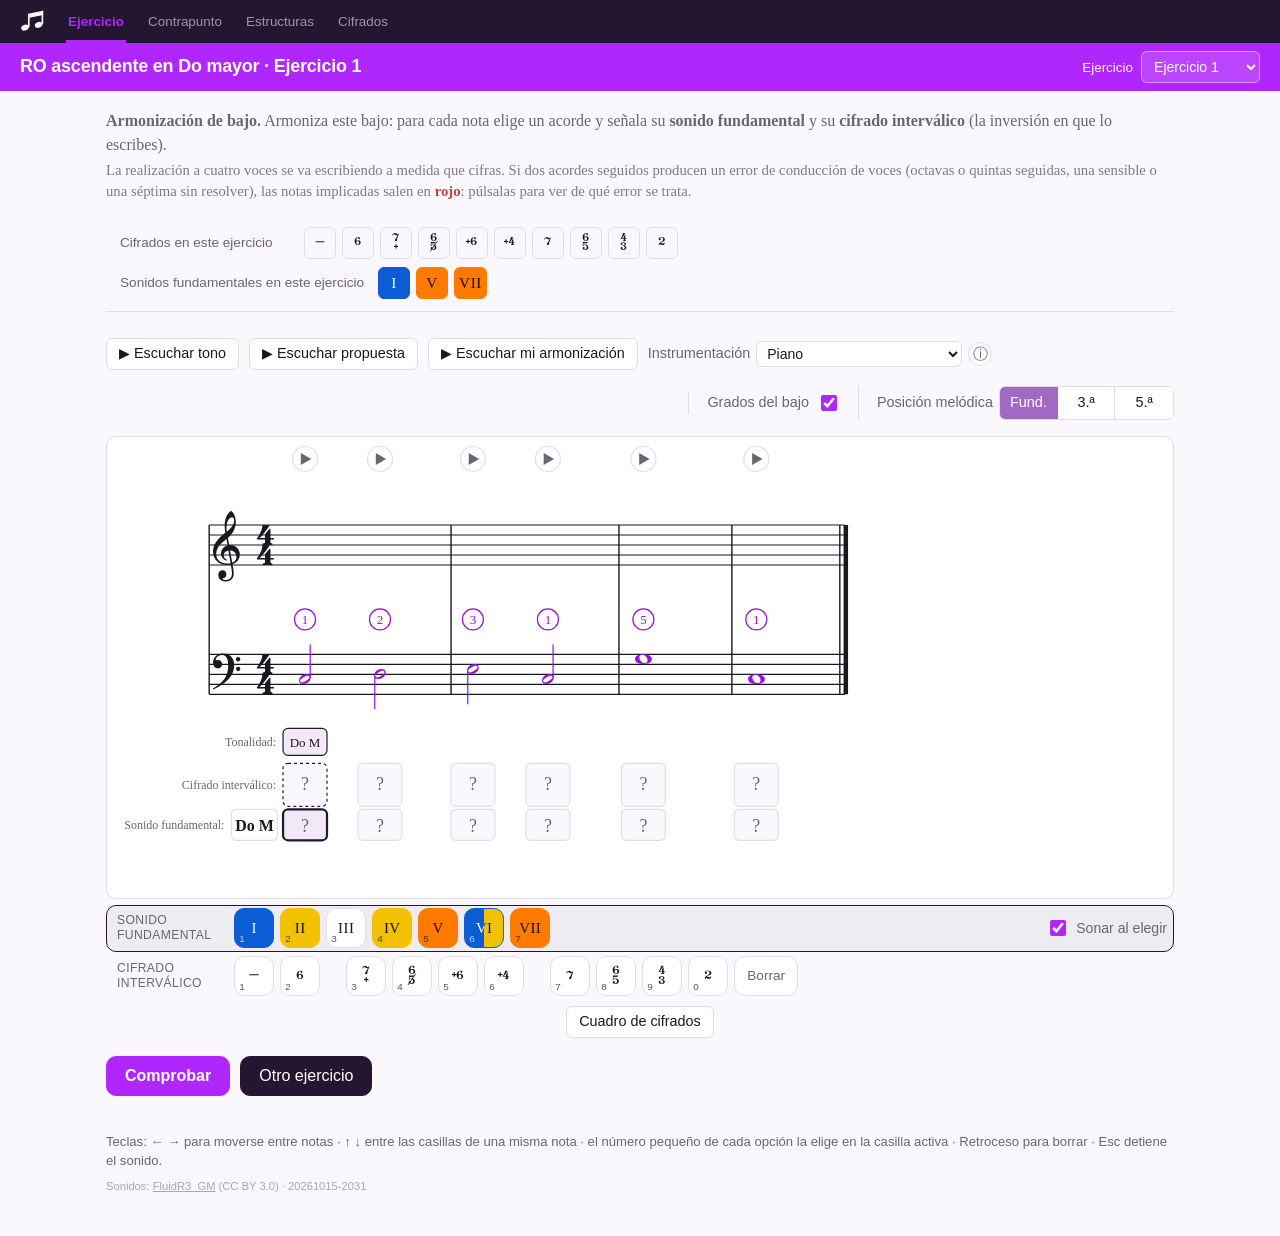
==== analisis.html @ 0ab48dfe "Contrapunto - ejercicios básicos sobre retardos" ====
<!DOCTYPE html>
<html lang="es">
<head>
  <meta charset="utf-8">
  <meta name="viewport" content="width=device-width, initial-scale=1">
  <!-- Portada de un tipo de ejercicio. Solo existe por el TÍTULO: Classroom (y cualquier
       otro sitio donde se pegue el enlace) pide la página al servidor y pone como etiqueta
       lo que encuentra aquí. La parte del enlace que lleva el ejercicio (#e=… o #f=…) no
       viaja al servidor, así que la etiqueta no puede salir de ella: hace falta una
       dirección distinta por tipo de ejercicio (decisión 58).
       Al abrirla, el navegador pasa a index.html conservando el ejercicio. -->
  <title>Práctica armónica · Análisis armónico</title>
  <meta name="description" content="Analiza la armonización a cuatro voces: el grado y el cifrado de cada acorde.">
  <meta property="og:title" content="Práctica armónica · Análisis armónico">
  <meta property="og:description" content="Analiza la armonización a cuatro voces: el grado y el cifrado de cada acorde.">
  <meta property="og:type" content="website">
  <link rel="stylesheet" href="css/estilo.css?v=20261015-2031">
  <script>
    /* El ejercicio viaja en la parte de la dirección posterior a la almohadilla; se conserva
       tal cual al pasar a index.html. replace() no deja rastro en el historial: el botón
       «atrás» vuelve a donde estaba el alumno, no a esta portada. */
    location.replace('index.html' + location.hash);
  </script>
</head>
<body>
  <p class="instruccion" style="margin:24px 16px">Abriendo <b>Análisis armónico</b>…
    <noscript>Esta página necesita JavaScript. <a href="index.html">Entra por aquí</a>.</noscript>
  </p>
</body>
</html>
---- css/estilo.css ----
/* =====================================================================
   estilo.css — Aspecto de la aplicación. Los colores se definen como
   variables al principio para poder cambiarlos en un solo sitio.
   ===================================================================== */

:root {
  /* =====================================================================================
     DOS COLORES CON DOS OFICIOS  (decisión 131, Diego 27/9/2026)

     --marca  · EL MORADO ELÉCTRICO. Es la identidad y la llamada a la acción, y nada más:
       la banda de la cabecera, la pestaña en la que estás y el botón «Corregir». Poco,
       grande y deliberado. Si todo lo seleccionado fuese morado, el morado dejaría de
       significar nada y la pantalla sería un guirigay.

     --acento · EL NEGRO CIRUELA. Son los estados de TRABAJO: la casilla que estás
       rellenando, la posición elegida, las casillas de verificación, la tecla pulsada, el
       foco del teclado. Ocurren a cada nota y no pueden gritar.

     Y hay un motivo medido, no solo de jerarquía: sobre papel blanco el morado da 4,60:1 y
     el negro ciruela 17,04:1. Un contorno de 2 px alrededor de la casilla activa —que se
     mueve con cada nota que el alumno cifra— en morado quedaría flojo; en ciruela se ve
     siempre. El color fuerte se queda donde hay superficie para sostenerlo.

     El verde del acierto y el carmín del error no los toca ninguno de los dos.
     ===================================================================================== */
  --marca: #B026FF;
  --marca-viva: #C258FF;
  --marca-honda: #9412DC;
  --marca-texto: #ffffff;

  --barra: #241630;              /* el negro ciruela de la cabecera: la raíz de la que sale la banda */
  --barra-texto: #ece7f1;
  --barra-apagado: #9e94ab;

  /* Las superficies, teñidas de la misma familia: si la cabecera es del morado y el fondo
     no, el problema de «esto no viene de ningún sitio» solo cambia de sitio. */
  --fondo: #faf8fc;
  --papel: #ffffff;
  --tinta: #1b1720;
  --tinta-suave: #6b6474;
  --linea: #e2dce8;
  --acento: #241630;
  --acento-suave: #f1e9f6;
  /* La tinta de LO QUE ESCRIBIÓ EL PROFESOR en la partitura del configurador (decisión
     167): sus dos voces, bajo y soprano, frente a las que escribe el motor, en negro. No
     es --marca, que es la identidad y la llamada a la acción; es su hermano hondo, que
     sobre blanco da contraste de sobra para una cabeza de nota. */
  --voz-dada: #9412DC;

  --bien: #2e7d4f;
  --bien-suave: #e2f3e8;
  --mal: #b3261e;
  --mal-suave: #fbe4e2;
  --sombra: 0 1px 2px rgba(20,10,30,.07), 0 4px 14px rgba(20,10,30,.06);

  --fuente-texto: Georgia, "Times New Roman", serif;
  --fuente-ui: -apple-system, BlinkMacSystemFont, "Segoe UI", Roboto, "Helvetica Neue", Arial, sans-serif;
  --radio-caja: 10px;
  --radio-control: 6px;
}

* { box-sizing: border-box; }

/* El atributo hidden debe ganar siempre a los display:flex de abajo */
[hidden] { display: none !important; }

html, body { margin: 0; padding: 0; }

body {
  font-family: var(--fuente-texto);
  color: var(--tinta);
  background: var(--fondo);
  line-height: 1.45;
  padding: 20px 16px 40px;
  max-width: 1100px;
  margin: 0 auto;
  /* Las casillas de verificación venían en el azul del navegador, el único azul de la
     aplicación y ajeno a todo lo demás. Con esto adoptan el marrón de lo activo. */
  accent-color: var(--acento);
}


/* ---- Cabecera ---- */
.cabecera {
  display: flex; flex-wrap: wrap; gap: 16px 24px;
  align-items: flex-end; justify-content: space-between;
  margin-bottom: 14px;
}
.sobretitulo { margin: 0; font-size: .85rem; letter-spacing: .08em; text-transform: uppercase; color: var(--tinta-suave); }
/* Vacío, sigue dando su renglón de aire sobre el título (Diego, 27/9/2026) */
.sobretitulo:empty { min-height: 1.2em; }
h1 { margin: 2px 0 4px; font-size: 1.5rem; font-weight: normal; }
.instruccion { margin: 0; color: var(--tinta-suave); }
/* Segunda línea del enunciado: cómo responde la aplicación (más suave que la tarea) */
.instruccion-nota { display: block; margin-top: 4px; font-size: .92em; opacity: .85; }
.selector-caja { display: flex; flex-direction: column; gap: 4px; font-size: .85rem; color: var(--tinta-suave); }
.selector-caja select {
  font: inherit; font-size: 1rem; color: var(--tinta);
  padding: 8px 10px; border: 1px solid var(--linea); border-radius: var(--radio-control); background: var(--papel);
  min-width: 220px;
}

/* ---- Repertorio ---- */
.repertorio-caja {
  display: flex; flex-direction: column; gap: 8px;
  padding: 10px 14px 12px; border: none; border-bottom: 1px solid var(--linea); background: transparent;
  margin-bottom: 18px;
}
.repertorio-fila { display: flex; flex-wrap: wrap; align-items: center; gap: 8px 14px; }
.repertorio-fila .repertorio-etiqueta { min-width: 170px; }
.ficha-romano { width: auto; min-width: 38px; padding: 0 8px; font-size: .95rem; letter-spacing: .04em; }
.repertorio-etiqueta { font-size: .85rem; color: var(--tinta-suave); }
.repertorio { display: flex; flex-wrap: wrap; gap: 6px; }
.ficha {
  display: inline-flex; align-items: center; justify-content: center;
  width: 38px; height: 34px; border: 1px solid var(--linea); border-radius: var(--radio-control); background: var(--fondo);
}

/* ---- Barra de realización ---- */
.realizacion-barra {
  display: flex; flex-wrap: wrap; align-items: center; gap: 8px 18px;
  padding: 8px 14px; margin-bottom: 8px; font-size: .9rem; color: var(--tinta-suave);
  /* SIN línea abajo (Diego, 27/9/2026): la barra queda pegada al recuadro de la
     partitura y las dos rayas juntas formaban una doble regla. Separa el borde
     superior de la partitura, que ya está ahí. */
  background: transparent; border: none;
}
.realizacion-barra .control { display: inline-flex; align-items: center; gap: 6px; }
.realizacion-barra input[type="checkbox"] { width: 16px; height: 16px; }
.realizacion-barra .control-etiqueta { color: var(--tinta-suave); }
.realizacion-barra .control-sonido { gap: 10px; }
/* «LA GRABACIÓN», COLGANDO DE «ESCUCHAR PROPUESTA» SIN COSTAR ALTURA (Diego, 9/10/2026).
   Los dos botones son la misma música en dos versiones, así que van uno debajo del otro y
   alineados; pero apilarlos de verdad añadía un renglón entero antes de la partitura. La
   solución: el de abajo sale del flujo (`position: absolute`) y cae en el hueco libre que ya
   tiene a su izquierda el renglón de «Grados del bajo». `left: 0; right: 0` le da el ancho
   exacto del botón de arriba, y los 5 px de `top` son la misma distancia pequeña de antes.
   La barra, por tanto, no crece ni un píxel y nada de lo demás se mueve. */
.realizacion-barra .control-apilado { position: relative; display: inline-flex; align-items: center; }
.realizacion-barra #btn-original { position: absolute; top: calc(100% + 5px); left: 0; right: 0; white-space: nowrap; }
.realizacion-barra .control-vista { flex-wrap: wrap; gap: 8px 18px; }
/* Los ajustes de CÓMO SE VE Y SE ESCRIBE la música —los grados del bajo y la posición
   melódica inicial— bajan JUNTOS a su propio renglón y pegados al borde derecho, con los
   grados delante. Ni los grados ni la posición son sonido, y estaban mezclados con él
   (Diego, 28/9/2026). El salto de renglón lo fuerza un elemento de ancho completo. */
.realizacion-barra::after { content: ""; flex-basis: 100%; height: 0; order: 1; }
#control-grados { order: 2; margin-left: auto; }
#control-realizacion { order: 3; margin-left: 0; }
.realizacion-barra.audicion #btn-cadencia, .realizacion-barra.audicion #btn-propuesta { background: var(--acento); color: #fff; border-color: var(--acento); font-size: 1rem; padding: 7px 16px; }
.realizacion-barra.audicion .control-sonido { gap: 14px; }
.boton-pequeno.parar { color: var(--mal); border-color: var(--mal); }
.selector-pequeno { font: inherit; font-size: .88rem; padding: 3px 6px; border: 1px solid var(--linea); border-radius: var(--radio-control); background: var(--papel); color: var(--tinta); }
/* El indicador de carga no ocupa sitio (absoluto), para que no desplace nada mientras el alumno pulsa */
.control-instrumento { position: relative; display: inline-flex; align-items: flex-end; gap: 4px; }

/* El ⓘ de la instrumentación y su cuadro (decisión 253). El cuadro cuelga por debajo del
   control, por fuera del flujo, para no mover nada de la barra al abrirse; en pantalla
   pequeña se estira de lado a lado. */
.boton-info {
  border: 1px solid var(--linea); background: var(--papel); color: var(--texto);
  border-radius: 50%; width: 1.5rem; height: 1.5rem; line-height: 1; font-size: .95rem;
  cursor: pointer; padding: 0; flex: 0 0 auto;
}
.boton-info:hover { background: var(--acento-suave); }
.boton-info[aria-expanded="true"] { background: var(--acento-suave); border-color: var(--acento); }
.caja-instrumentos {
  position: absolute; left: 0; top: calc(100% + 6px); z-index: 30;
  min-width: 17rem; max-width: 26rem; padding: 10px 12px;
  background: var(--papel); border: 1px solid var(--linea); border-radius: 6px;
  box-shadow: 0 6px 18px rgba(0, 0, 0, .18); font-size: .82rem; line-height: 1.45;
  text-align: left; white-space: normal;
}
.caja-instrumentos h3 { margin: 0 0 6px; font-size: .9rem; }
.caja-instrumentos ul { margin: 0; padding-left: 1.1em; }
.caja-instrumentos li { margin-bottom: 2px; }
.caja-instrumentos .voz { opacity: .78; }
.caja-instrumentos .nota-estilo { margin: 7px 0 0; font-style: italic; opacity: .85; }
.caja-instrumentos .todas { margin: 8px 0 0; }
.caja-instrumentos .todas button {
  background: none; border: 0; padding: 0; color: var(--acento);
  text-decoration: underline; cursor: pointer; font-size: .8rem;
}
.caja-instrumentos .lista-todas { margin: 8px 0 0; border-top: 1px solid var(--linea); padding-top: 7px; }
.caja-instrumentos .lista-todas strong { font-weight: 600; }
@media (max-width: 640px) {
  .caja-instrumentos { position: fixed; left: 8px; right: 8px; top: auto; bottom: 8px; max-width: none; min-width: 0; max-height: 60vh; overflow-y: auto; }
}
.instrumento-estado { position: absolute; left: 0; top: 100%; font-size: .7rem; color: var(--acento); font-style: italic; white-space: nowrap; pointer-events: none; }
.instruccion .ref-mal { color: var(--mal); font-weight: bold; }
.ref-boton { display: inline-block; font-size: .82em; padding: 0 6px; border: 1px solid var(--linea); border-radius: var(--radio-control); background: var(--papel); color: var(--tinta); white-space: nowrap; }
svg.partitura .boton-sonar { cursor: pointer; }
svg.partitura .boton-sonar .fondo { fill: var(--papel); stroke: var(--linea); stroke-width: 1.2; transition: fill .12s, stroke .12s; }
svg.partitura .boton-sonar .triangulo { fill: var(--tinta-suave); }
svg.partitura .boton-sonar:hover .fondo, svg.partitura .boton-sonar:focus .fondo { stroke: var(--acento); fill: var(--acento-suave); }
svg.partitura .boton-sonar:focus { outline: none; }
svg.partitura .boton-sonar.sonando .fondo { fill: var(--acento); stroke: var(--acento); }
svg.partitura .boton-sonar.sonando .triangulo { fill: #fff; }
.segmentos { display: inline-flex; border: 1px solid var(--linea); border-radius: var(--radio-control); overflow: hidden; }
.segmentos button { font: inherit; padding: 4px 10px; border: none; background: var(--papel); color: var(--tinta); cursor: pointer; border-right: 1px solid var(--linea); }
.segmentos button:last-child { border-right: none; }
.segmentos button.activo { background: var(--acento); color: #fff; }
.boton-pequeno { font: inherit; font-size: .9rem; padding: 5px 12px; border-radius: var(--radio-control); border: 1px solid var(--linea); background: var(--papel); color: var(--tinta); cursor: pointer; }
.boton-pequeno:hover { border-color: var(--acento); }
/* (La clase `boton-lleno` desapareció con la decisión 133: ahora TODOS los botones van
   rellenos, así que no hacía falta una clase para pedirlo.) */
svg.partitura .acorde.mal text { fill: var(--mal); }
svg.partitura .acorde.mal .plica, svg.partitura .acorde.mal .linea { stroke: var(--mal); }

/* ---- Partitura ---- */
.partitura-caja {
  background: var(--papel); border: 1px solid var(--linea); border-radius: var(--radio-caja);
  padding: 8px 12px; overflow-x: auto;
}
svg.partitura { width: auto; max-width: 100%; height: auto; display: block; }   /* la anchura la fija partitura.js (px por unidad) */
svg.partitura .linea { stroke: var(--tinta); stroke-width: 1.1; }
svg.partitura .barra { stroke: var(--tinta); stroke-width: 1.4; }
svg.partitura .barra.gruesa { stroke-width: 4.5; }
svg.partitura .plica { stroke: var(--tinta); stroke-width: 1.2; }
svg.partitura text { fill: var(--tinta); }

svg.partitura .silencio { fill: var(--tinta); pointer-events: none; }
svg.partitura .casilla { cursor: pointer; }
svg.partitura .casilla .fondo { fill: var(--fondo); stroke: var(--linea); stroke-width: 1.2; transition: fill .12s, stroke .12s; }
svg.partitura .casilla:hover .fondo { stroke: var(--acento); }
svg.partitura .casilla:focus { outline: none; }
svg.partitura .casilla:focus .fondo { stroke: var(--acento); }
svg.partitura .casilla.activa .fondo { fill: var(--acento-suave); stroke: var(--acento); stroke-width: 2.2; }
svg.partitura .casilla.llena .fondo { fill: var(--papel); }
/* Casilla DADA: el dato viene escrito y no se responde (la función, la tonalidad y, en la
   armonización de bajo con los grados dados, el grado del bajo). Decisión 94. */
svg.partitura .casilla-romano.dada .fondo { fill: var(--acento-suave); stroke: var(--acento); }
svg.partitura .casilla-romano.dada .romano { fill: var(--acento); }
svg.partitura .casilla.fija { cursor: default; }
svg.partitura .casilla.bien .fondo { fill: var(--bien-suave); stroke: var(--bien); stroke-width: 2; }
svg.partitura .casilla.mal .fondo { fill: var(--mal-suave); stroke: var(--mal); stroke-width: 2; }
svg.partitura .casilla.mal .cifra-texto, svg.partitura .casilla.mal .cifra-raya { fill: var(--mal); stroke: var(--mal); }
svg.partitura .casilla.mal .cifra-texto { stroke: none; }
/* El renglón de la SOLUCIÓN bajo cada nota fallada (decisión 152, Diego 28/9/2026): una
   sola tinta, la naranja —la misma con la que el pentagrama señala las notas que la
   solución cambia—, y las tres lecturas del acorde seguidas: función · grado · cifra.
   Antes esto se decía en verde y a medias: el grado salía verde («lo acertaste», que era
   justo lo contrario de la verdad) y la cifra se quedaba negra, porque su regla apuntaba
   a `.casilla .modelo` y el grupo nunca colgó de una casilla. */
svg.partitura .solucion-cifrado { pointer-events: none; }
/* La zona sensible del renglón: invisible, pero es la que recoge el ratón y el dedo para
   abrir el globo del porqué (decisión 154). El cursor de ayuda anuncia que hay algo. */
svg.partitura .solucion-zona { fill: transparent; cursor: help; }
svg.partitura .solucion-zona:focus { outline: none; }
svg.partitura .solucion-zona.activo, svg.partitura .solucion-zona:focus-visible {
  fill: var(--cambio); fill-opacity: .12; }
svg.partitura .globo-solucion .globo-fondo { stroke: var(--cambio); }
svg.partitura .globo-solucion .globo-guia { stroke: var(--cambio); }

/* Los cuadros de las TÉCNICAS ARMÓNICAS (decisión 155). Van en el ciruela de la marca, que
   es en esta aplicación el color de lo que se anota SOBRE la música —los rótulos de
   tonalidad, las barras del pivote—, y no compite con el verde, el rojo ni el naranja de la
   corrección. La caja no recoge el puntero: si lo hiciera, taparía las casillas. */
/* En NARANJA, como el cifrado que encierran (Diego, 28/9/2026): «los cuadros que señalan
   las técnicas creo que se verían mejor si se mostraran en naranja también». Es coherente:
   el cuadro describe precisamente ese cifrado naranja, y en ciruela se leía como una
   anotación ajena. */
svg.partitura .tecnica-caja { fill: none; stroke: var(--tecnica); stroke-width: 1.5; opacity: .85; pointer-events: none; }
svg.partitura .tecnica-cadencia .tecnica-caja { stroke-width: 2.2; opacity: .9; }
svg.partitura .tecnica-arpegio .tecnica-caja { stroke-dasharray: 5 4; }
svg.partitura .tecnica-rotulo { pointer-events: none; }
svg.partitura .tecnica-pastilla { fill: var(--papel); stroke: var(--tecnica); stroke-width: 1.2; }
svg.partitura .tecnica-texto {
  font-family: Georgia, "Times New Roman", serif; font-weight: bold; fill: var(--tecnica); }
svg.partitura .tecnica-zona { fill: transparent; cursor: help; }
svg.partitura .tecnica-zona:focus { outline: none; }
svg.partitura .tecnica-zona.activo, svg.partitura .tecnica-zona:focus-visible {
  fill: var(--tecnica); fill-opacity: .12; }
svg.partitura .globo-tecnica .globo-fondo { stroke: var(--tecnica); }
svg.partitura .globo-tecnica .globo-guia { stroke: var(--tecnica); }
svg.partitura .solucion-cifrado .sol-fun,
svg.partitura .solucion-cifrado .sol-romano {
  font-family: Georgia, "Times New Roman", serif; font-weight: bold; letter-spacing: .5px; fill: var(--cambio); }
svg.partitura .solucion-cifrado .cifra-texto { fill: var(--cambio); }
svg.partitura .solucion-cifrado .cifra-raya { stroke: var(--cambio); }
svg.partitura .casilla.activa-nota .fondo { stroke: var(--acento); stroke-dasharray: 3 3; }
svg.partitura .casilla.fija { cursor: default; }
svg.partitura .casilla.fija:hover .fondo { stroke: var(--bien); }
.botonera-resultado { margin-top: 10px; }
svg.partitura .interrogante { font-family: Georgia, serif; font-size: 18px; fill: var(--tinta-suave); pointer-events: none; }
svg.partitura .romano { font-family: Georgia, "Times New Roman", serif; font-size: 18px; letter-spacing: .5px; fill: var(--tinta); pointer-events: none; }
svg.partitura .casilla.mal .romano { fill: var(--mal); }
svg.partitura .cifra-raya { stroke: var(--tinta); }
/* Modulación: casilla de grado partida (pivote), fila «Tonalidad» y rótulos */
svg.partitura .pivote-barra { stroke: var(--acento); stroke-width: 2.2; stroke-linecap: round; pointer-events: none; }
svg.partitura .renglon-ton { font-family: Georgia, "Times New Roman", serif; font-size: 12px; fill: var(--tinta-suave); pointer-events: none; }
svg.partitura .casilla-ton .fondo { fill: var(--fondo); stroke: var(--linea); stroke-dasharray: 3 2; }
svg.partitura .casilla-ton.llena .fondo, svg.partitura .casilla-ton.fija .fondo { stroke-dasharray: none; }
svg.partitura .casilla-ton .ton { font-family: Georgia, "Times New Roman", serif; font-size: 13px; fill: var(--tinta); pointer-events: none; }
svg.partitura .casilla-ton .interrogante-ton { font-family: Georgia, serif; font-size: 14px; fill: var(--tinta-suave); pointer-events: none; }
svg.partitura .casilla-ton.inicial .fondo, svg.partitura .casilla-ton.dada .fondo { fill: var(--acento-suave); stroke: var(--acento); }
svg.partitura .casilla-ton.inicial .ton, svg.partitura .casilla-ton.dada .ton { fill: var(--acento); }
svg.partitura .casilla-ton.fija { cursor: default; }
svg.partitura .casilla-ton.mal .ton, svg.partitura .casilla-ton.mal .interrogante-ton { fill: var(--mal); }
.chip-fund { font-weight: bold; min-width: 1.6em; text-align: right; }
.chip.con-aviso .icono-cifra { opacity: .75; }
.sel-fun { font: inherit; font-size: .85rem; padding: 3px 4px; border-radius: var(--radio-control); border: 1px solid var(--linea); background: var(--papel); color: var(--tinta); }
/* Errores de conducción de voces: notas señaladas y globo de explicación */
svg.partitura .voz-mal { fill: var(--mal); }
/* pointer-events: all → la zona sigue siendo pulsable aunque el relleno pase a «none» al pasar el ratón */
svg.partitura .voz-zona { fill: transparent; cursor: pointer; pointer-events: all; }
svg.partitura .voz-zona:focus { outline: none; }
svg.partitura .voz-zona.activo, svg.partitura .voz-zona:hover, svg.partitura .voz-zona:focus { fill: none; stroke: var(--mal); stroke-width: 1.6; }
svg.partitura .globo-aviso { cursor: pointer; }
svg.partitura .globo-fondo { fill: var(--papel); stroke: var(--mal); stroke-width: 1.6; }
svg.partitura .globo-texto { fill: var(--tinta); font-family: Georgia, "Times New Roman", serif; pointer-events: none; }
svg.partitura .globo-punta { stroke-dasharray: 0; }
svg.partitura .globo-guia { stroke: var(--mal); stroke-width: 1; stroke-dasharray: 3 3; }
/* Fila «Función» (T · S · D) y bajo deducido en la melodía de soprano */
svg.partitura .casilla-fun .fondo { fill: var(--fondo); stroke: var(--linea); stroke-dasharray: 3 2; }
svg.partitura .casilla-fun.llena .fondo, svg.partitura .casilla-fun.fija .fondo { stroke-dasharray: none; }
svg.partitura .casilla-fun .fun { font-family: Georgia, "Times New Roman", serif; font-size: 15px; font-weight: bold; fill: var(--tinta); pointer-events: none; }
svg.partitura .casilla-fun.dada .fondo { fill: var(--acento-suave); stroke: var(--acento); }
svg.partitura .casilla-fun.dada .fun { fill: var(--acento); }
svg.partitura .casilla-fun.fija { cursor: default; }
svg.partitura .casilla-fun.mal .fun { fill: var(--mal); }
svg.partitura .casilla-fun.bien .fun { fill: var(--bien); }
svg.partitura .bajo-alumno.mal text { fill: var(--mal); }
svg.partitura .bajo-alumno.mal .plica, svg.partitura .bajo-alumno.mal .linea { stroke: var(--mal); }

/* LAS DOS VOCES DADAS (configurador, decisión 167). Lo que escribió el profesor —el bajo y
   la melodía— en el morado de «lo dado»; lo que escribe el motor —tenor y contralto—, en
   negro. El rojo del error manda sobre los dos. */
svg.partitura .acorde .nota.dada { fill: var(--voz-dada); }
svg.partitura .bajo.dada text, svg.partitura .bajo-alumno.dada text,
svg.partitura .melodia.dada text { fill: var(--voz-dada); }
svg.partitura .bajo.dada .plica, svg.partitura .bajo.dada .linea,
svg.partitura .bajo-alumno.dada .plica, svg.partitura .bajo-alumno.dada .linea,
svg.partitura .melodia.dada .plica, svg.partitura .melodia.dada .linea { stroke: var(--voz-dada); }
/* Y el circulito del grado, del color de la voz que anota (decisión 169) */
svg.partitura .grado-bajo.dada .grado-circulo { stroke: var(--voz-dada); }
svg.partitura .grado-bajo.dada .grado-cifra { fill: var(--voz-dada); }
svg.partitura .acorde.mal .nota.dada { fill: var(--mal); }
svg.partitura .bajo-alumno.mal.dada text, svg.partitura .bajo.mal.dada text { fill: var(--mal); }
.aviso-voces .voces-mal { color: var(--mal); }
.aviso-voces .voces-bien { color: var(--bien); }
.tecla-fun { min-width: 48px; min-height: 42px; font-size: 1.05rem; font-weight: bold; font-family: Georgia, "Times New Roman", serif; }
svg.partitura .etiqueta-ton rect { fill: var(--acento-suave); stroke: var(--acento); stroke-width: 1.1; }
svg.partitura .etiqueta-ton text { font-family: Georgia, "Times New Roman", serif; font-size: 13px; fill: var(--acento); pointer-events: none; }
svg.partitura .etiqueta-ton.solucion rect { fill: var(--bien-suave); stroke: var(--bien); }
svg.partitura .etiqueta-ton.solucion text { fill: var(--bien); }
/* Grados de la escala sobre el bajo (al modo de Gjerdingen): circulito negro sin relleno
   con la cifra arábiga dentro; se ensancha en óvalo cuando el grado lleva alteración (♯4) */
svg.partitura .grado-bajo { pointer-events: none; }
svg.partitura .grado-circulo { fill: var(--papel, #fff); stroke: var(--tinta); stroke-width: 1.2; }
svg.partitura .grado-cifra { font-family: Georgia, "Times New Roman", serif; font-size: 13px; fill: var(--tinta); text-anchor: middle; }
.tecla-ton { min-width: 44px; min-height: 42px; font-size: .8rem; }
.tecla.elegida { border-color: var(--acento); background: var(--acento-suave); }

/* ---- Paletas ---- */
.paleta-caja {
  display: flex; align-items: flex-start; gap: 12px;
  margin-top: 5px; padding: 4px 12px 5px;
  border: 1px solid transparent; border-radius: var(--radio-caja);
  transition: border-color .15s, background .15s;
}
.paleta-caja.destacada { border-color: var(--acento); background: rgba(36, 22, 48, .05); }
/* El rótulo, A LA IZQUIERDA de las teclas y no encima (Diego, 25/9): cada paleta se
   ahorra así un renglón entero, y son tres o cuatro. El rótulo puede ocupar dos líneas
   —«Grado de la fundamental» las ocupa— sin dejar de compartir renglón con las teclas.
   `align-self: center` lo deja a la altura de la primera fila de teclas. */
.paleta-etiqueta {
  flex: 0 0 7.2rem; align-self: center; margin: 0; text-align: right;
  font-size: .76rem; letter-spacing: .03em; line-height: 1.2;
  text-transform: uppercase; color: var(--tinta-suave);
}
.paleta { display: flex; flex-wrap: wrap; gap: 6px; flex: 1 1 auto; min-width: 0; }
/* Dos redacciones del mismo rótulo: la larga en pantalla grande, la corta en el móvil */
.etq-corta { display: none; }
.tecla-romano { min-width: 40px; min-height: 42px; font-size: .88rem; letter-spacing: .03em; }
.tecla {
  display: flex; flex-direction: column; align-items: center; justify-content: center; gap: 2px;
  min-width: 48px; min-height: 46px; padding: 3px 7px;
  font: inherit; font-size: .93rem; color: var(--tinta);
  -webkit-tap-highlight-color: transparent;
  background: var(--papel); border: 1px solid var(--linea); border-radius: var(--radio-caja);
  cursor: pointer;
  transition: transform .06s, border-color .12s, background .12s;
}
.tecla:hover { border-color: var(--acento); }
.tecla:active { transform: translateY(1px); }
.tecla:disabled { opacity: .45; cursor: default; }
.tecla-nombre { font-size: .72rem; color: var(--tinta-suave); }
.tecla-num {
  display: inline-block; min-width: 14px; height: 14px; line-height: 12px; padding: 0 3px;
  font-size: .62rem; font-family: ui-monospace, Menlo, Consolas, monospace;
  color: var(--tinta-suave); background: var(--fondo); border: 1px solid var(--linea); border-radius: var(--radio-control);
}
.tecla-num:empty { visibility: hidden; }
.tecla-romano .tecla-num { margin-top: 1px; }
.tecla-romano-texto { line-height: 1.1; }
.tecla-borrar { min-width: 57px; font-size: .85rem; color: var(--tinta-suave); }
.icono-cifra { display: block; }
.icono-cifra text { fill: var(--tinta); }
.icono-cifra .cifra-raya { stroke: var(--tinta); }
.progreso { margin: 10px 0 0; color: var(--tinta-suave); font-size: .9rem; }

/* ---- Botonera ---- */
.botonera { display: flex; flex-wrap: wrap; gap: 10px; margin-top: 18px; }
.botonera button {
  font: inherit; font-size: 1rem; padding: 10px 18px;
  border-radius: var(--radio-caja); border: 1px solid var(--linea); background: var(--papel); color: var(--tinta);
  cursor: pointer;
}
.botonera button:hover { border-color: var(--acento); }
.botonera button.primario { background: var(--acento); color: #fff; border-color: var(--acento); }
.botonera button.primario:disabled { opacity: .5; cursor: default; }
.botonera button.secundario { margin-left: auto; }

/* ---- Resultado ---- */
.resultado {
  margin-top: 20px; padding: 16px 20px; background: var(--papel);
  border-radius: var(--radio-caja); border-left: 5px solid var(--acento);
}
.resultado h2 { margin: 0 0 8px; font-size: 1.25rem; font-weight: normal; }
.resultado .pct { color: var(--tinta-suave); font-size: 1rem; }
.desglose { margin: 0 0 8px; color: var(--tinta-suave); font-size: .92rem; }
.botonera-voz { margin: 0 0 10px; }
.desglose.esquema { color: var(--tinta); }
.desglose.esquema b { letter-spacing: .06em; }
.enhorabuena { margin: 0; color: var(--bien); }
/* La frase que manda mirar el pentagrama al ver la solución (decisión 153). Ocupa el sitio
   que tenía la lista numerada de errores, y los nombres de los colores van pintados de su
   color: es lo que convierte la frase en leyenda de la partitura. */
.mira-partitura { margin: 8px 0 0; }
.resultado .ref-cambio { color: var(--cambio); font-weight: bold; }
.resultado .ref-bien { color: var(--bien); font-weight: bold; }
.resultado .ref-mal { color: var(--mal); font-weight: bold; }
.cif { font-weight: bold; padding: 0 4px; border-radius: var(--radio-control); }
.cif.mal { color: var(--mal); background: var(--mal-suave); }
.cif.bien { color: var(--bien); background: var(--bien-suave); }
.explicacion { color: var(--tinta-suave); font-size: .92rem; }

/* ---- Avisos y pie ---- */
.aviso {
  position: fixed; left: 50%; bottom: 24px; transform: translateX(-50%);
  background: var(--tinta); color: #fff; padding: 10px 16px; border-radius: var(--radio-control); font-size: .9rem;
}
/* ---- Informe de fin de práctica ---- */
.informe { margin-top: 18px; padding-top: 14px; border-top: 1px dashed var(--linea); }
.informe h3 { margin: 0 0 6px; font-size: 1.05rem; font-weight: normal; }
/* La nota sale del acierto al PRIMER intento: es lo que se envía al profesor */
.nota-informe { margin: 2px 0 8px; font-size: 1.05rem; }
.nota-informe b { font-size: 1.6rem; color: var(--acento); }
.nota-informe span { color: var(--tinta-suave); font-size: .85rem; }
.informe .campo-informe { display: flex; flex-direction: column; gap: 4px; margin: 12px 0 4px; max-width: 420px; font-size: .85rem; color: var(--tinta-suave); }
.informe .campo-informe input { font: inherit; font-size: 1rem; color: var(--tinta); padding: 8px 10px; border: 1px solid var(--linea); border-radius: var(--radio-control); background: var(--papel); }
.ayuda-informe { margin: 4px 0 0; font-size: .82rem; color: var(--tinta-suave); }
.informe-texto { width: 100%; margin-top: 10px; font-family: ui-monospace, Menlo, Consolas, monospace; font-size: .8rem; padding: 8px; border: 1px solid var(--linea); border-radius: var(--radio-control); background: var(--papel); color: var(--tinta); }

.pie { margin-top: 36px; color: var(--tinta-suave); font-size: .82rem; }
.pie p { margin: 2px 0; }
/* Créditos y versión: presentes pero discretos, que no compitan con las instrucciones */
.pie .creditos { margin-top: 8px; font-size: .7rem; opacity: .55; }
.pie .creditos a { color: inherit; }

@media (max-width: 600px) {
  body { padding: 12px 12px 32px; }
  h1 { font-size: 1.25rem; }
  .tecla { min-width: 60px; min-height: 60px; }
  .botonera button.secundario { margin-left: 0; }
}

/* =====================================================================
   Configurador del profesor (configurar.html)
   ===================================================================== */
.tipos { display: flex; flex-wrap: wrap; gap: 12px; margin-top: 6px; }
.tipo {
  flex: 1 1 240px; display: flex; flex-direction: column; gap: 6px; cursor: pointer;
  padding: 14px 16px 16px; border: 2px solid var(--linea); border-radius: var(--radio-caja); background: var(--fondo);
  transition: border-color .15s, background .15s, box-shadow .15s;
}
.tipo:hover { border-color: var(--acento); }
.tipo:has(input:checked) { border-color: var(--acento); background: var(--papel); box-shadow: 0 0 0 3px var(--acento-suave); }
.tipo input { position: absolute; opacity: 0; pointer-events: none; }
.tipo-titulo { font-size: 1.25rem; color: var(--tinta); }
.tipo:has(input:checked) .tipo-titulo { color: var(--acento); }
.tipo-texto { font-size: .9rem; color: var(--tinta-suave); line-height: 1.4; }
.paso { background: var(--papel); border: 1px solid var(--linea); border-radius: var(--radio-caja); padding: 16px 20px 18px; margin-bottom: 18px; }
.paso h2 { margin: 0 0 10px; font-size: 1.2rem; font-weight: normal; display: flex; align-items: center; gap: 10px; }
.paso h2 .num { display: inline-flex; align-items: center; justify-content: center; width: 28px; height: 28px; border-radius: 50%; background: var(--acento); color: #fff; font-size: .95rem; }
.paso h3 { margin: 18px 0 4px; font-size: 1.05rem; font-weight: normal; }
/* Los rótulos de los tres bloques de «Preparar una ficha» —qué fragmentos entran, en qué
   tonalidades y cómo se le presenta al alumno— en negrita y con una raya debajo: el
   sombreado del bloque solo no se veía y las tres zonas se confundían en una sola. */
.configurador .bloque-opciones > h3 {
  font-weight: bold; font-size: 1.08rem; color: var(--acento);
  margin-top: .8rem; padding-bottom: .3rem; border-bottom: 1px solid rgba(36, 22, 48, .22);
}
.columnas { display: flex; flex-wrap: wrap; gap: 18px; }
.columna { flex: 1 1 340px; min-width: 0; }
.campo { display: flex; flex-direction: column; gap: 4px; font-size: .85rem; color: var(--tinta-suave); }
.campo > span { display: block; }
.campo input[type="text"], .campo input[type="number"], .campo select, .campo textarea, textarea#direccion, textarea#direcciones-todos, textarea#ficha-direccion {
  font: inherit; font-size: 1rem; color: var(--tinta); padding: 8px 10px;
  border: 1px solid var(--linea); border-radius: var(--radio-control); background: var(--papel); width: 100%;
}
.campo textarea { font-family: Menlo, Consolas, "Courier New", monospace; font-size: .95rem; line-height: 1.5; }
textarea#direccion, textarea#direcciones-todos, textarea#ficha-direccion { font-family: Menlo, Consolas, monospace; font-size: .8rem; margin-top: 10px; word-break: break-all; }
.campo-linea { flex-direction: row; align-items: center; gap: 8px; font-size: .95rem; color: var(--tinta); margin: 10px 0 0; }
.campo-linea input { width: 18px; height: 18px; }
.fila-campos { display: flex; flex-wrap: wrap; gap: 12px 18px; margin-top: 14px; align-items: flex-end; }
.fila-campos .campo { flex: 0 1 auto; min-width: 120px; }
.fila-campos .campo-ancho { flex: 1 1 220px; }
.ayuda { margin: 6px 0 0; font-size: .85rem; color: var(--tinta-suave); }
.ayuda code, .paso code { font-family: Menlo, Consolas, monospace; background: var(--fondo); padding: 1px 5px; border-radius: var(--radio-control); font-size: .85em; }
.error { margin: 8px 0 0; color: var(--mal); font-size: .9rem; }
.aviso-suave { margin: 8px 0 0; color: var(--acento); font-size: .85rem; }

.zona-archivo {
  border: 2px dashed var(--linea); border-radius: var(--radio-caja); padding: 18px 16px; text-align: center; cursor: pointer;
  background: var(--fondo); transition: border-color .15s, background .15s;
}
.zona-archivo:hover, .zona-archivo:focus, .zona-archivo.sobre { border-color: var(--acento); background: var(--acento-suave); outline: none; }
.zona-archivo p { margin: 0 0 4px; }
.fragmentos { margin-top: 12px; }
.lista-fragmentos { display: flex; flex-direction: column; gap: 6px; margin-top: 6px; max-height: 260px; overflow: auto; }
.fragmento {
  font: inherit; font-size: .9rem; text-align: left; padding: 8px 10px; border: 1px solid var(--linea); border-radius: var(--radio-control);
  background: var(--papel); cursor: pointer; display: flex; gap: 10px; align-items: baseline;
}
.fragmento b { color: var(--acento); }
.fragmento .fragmento-ton { margin-left: auto; color: var(--tinta-suave); font-size: .8rem; white-space: nowrap; }
.fragmento:hover { border-color: var(--acento); }
.fragmento.elegido { background: var(--acento-suave); border-color: var(--acento); }

.repertorio-opciones { display: flex; flex-wrap: wrap; gap: 8px; margin-top: 8px; }
.opcion-cifra {
  display: inline-flex; align-items: center; gap: 6px; padding: 6px 10px 6px 8px;
  border: 1px solid var(--linea); border-radius: var(--radio-caja); background: var(--fondo); cursor: pointer; font-size: .85rem; color: var(--tinta-suave);
}
.opcion-cifra:has(input:checked) { background: var(--papel); border-color: var(--acento); color: var(--tinta); }
.opcion-cifra input { width: 16px; height: 16px; }

.acordes-funciones { margin-top: 8px; }
.fila-funcion { display: flex; align-items: center; flex-wrap: wrap; gap: 8px; margin: 6px 0; }
.fila-funcion .fun-etiqueta { min-width: 130px; font-size: .9rem; color: var(--tinta-suave); }
.fila-funcion .fun-etiqueta b { color: var(--tinta); font-family: Georgia, "Times New Roman", serif; }
.opcion-acorde .acorde-rom { font-family: Georgia, "Times New Roman", serif; font-weight: bold; font-size: .95rem; }
.opcion-acorde .acorde-nota { font-size: .75rem; color: var(--tinta-suave); }
.formula-tst { margin-top: 6px; }
.tabla-caja { overflow-x: auto; margin-top: 10px; }
.tabla-revision { border-collapse: collapse; width: 100%; font-size: .9rem; }
.tabla-revision th, .tabla-revision td { border-bottom: 1px solid var(--linea); padding: 6px 8px; text-align: left; vertical-align: middle; }
.tabla-revision th { background: var(--acento-suave); font-weight: normal; }
.tabla-revision tr.sin-propuesta td { background: var(--mal-suave); }
.tabla-revision .num-fila { font-weight: bold; color: var(--acento); }
.tabla-revision .celda-ton { white-space: nowrap; color: var(--tinta-suave); }
.tabla-revision .th-ayuda { display: block; font-weight: normal; font-size: .72rem; color: var(--tinta-suave); }
.tabla-revision .sel-ton { font: inherit; font-size: .85rem; padding: 3px 6px; border: 1px solid var(--acento); border-radius: var(--radio-control); background: var(--papel); color: var(--tinta); max-width: 120px; cursor: pointer; }
.tabla-revision .sel-ton:hover { background: var(--acento-suave); }
.tabla-revision .sel-ton.pivote { border-color: var(--acento); color: var(--acento); font-weight: bold; background: var(--acento-suave); }
.tabla-revision tr.pivote td { background: rgba(36, 22, 48, .05); }
.tabla-revision .chip.no-comun { opacity: .45; }
.tabla-revision tr.resaltada td { background: var(--acento-suave); transition: background .3s; }
svg.partitura .numero-acorde circle { fill: var(--acento-suave); stroke: var(--acento); stroke-width: 1.2; }
svg.partitura .numero-acorde text { font-family: Georgia, "Times New Roman", serif; font-size: 14px; font-weight: bold; fill: var(--acento); pointer-events: none; }
svg.partitura .numero-acorde[role="button"] { cursor: pointer; }
svg.partitura .numero-acorde[role="button"]:hover circle { fill: var(--acento); }
svg.partitura .numero-acorde[role="button"]:hover text { fill: #fff; }
.tabla-revision .explicacion { color: var(--tinta-suave); font-size: .85rem; max-width: 360px; }
.chips { display: flex; flex-wrap: wrap; gap: 6px; }
.chip {
  display: inline-flex; align-items: center; gap: 3px; padding: 3px 6px 3px 4px;
  border: 1px solid var(--linea); border-radius: var(--radio-control); background: var(--fondo); cursor: pointer; opacity: .75;
}
.chip.marcada { opacity: 1; background: var(--papel); border-color: var(--acento); }
.chip.modelo { background: var(--bien-suave); border-color: var(--bien); box-shadow: 0 0 0 1px var(--bien) inset; }
.chip input[type="checkbox"] { width: 15px; height: 15px; }
.chip input[type="radio"] { width: 14px; height: 14px; accent-color: var(--bien); }
.chip-romano { font-size: .8rem; color: var(--tinta-suave); min-width: 22px; }

.enlace-boton {
  display: inline-block; font: inherit; font-size: 1rem; padding: 10px 18px; border-radius: var(--radio-caja);
  border: 1px solid var(--linea); background: var(--papel); color: var(--tinta); text-decoration: none;
}
.enlace-boton:hover { border-color: var(--acento); }
.enlace-boton[aria-disabled="true"] { opacity: .5; pointer-events: none; }
.enlace-texto { font: inherit; font-size: inherit; color: var(--acento); background: none; border: none; padding: 0; cursor: pointer; text-decoration: underline; }
.configurador .botonera { margin-top: 12px; align-items: center; }
.configurador .paso .partitura-caja { box-shadow: none; border: 1px solid var(--linea); }

.campo.desactivado { opacity: .45; }


/* ---- Pantalla estrecha O BAJA (móvil): las paletas se fijan abajo como un teclado ----
   Los dos cortes hacen falta. El de ANCHURA (719 px) coge el móvil en vertical. El de
   ALTURA (559 px) coge el móvil en HORIZONTAL, que mide 844×390: pasaba de largo por el
   corte de anchura y recibía la disposición de escritorio dentro de una ventana de 390 px
   de alto, con el preámbulo (504 px) más alto que la pantalla entera —al abrir el
   ejercicio no se veía ni una nota— y las paletas a 984 px de distancia. El umbral, 559,
   deja fuera cualquier portátil (600 px de alto para arriba) y coge todos los móviles en
   horizontal (320–430). Si se cambia aquí, cambiar también `ajustarCompacto` en app.js. */
@media (max-width: 719px), (max-height: 559px) {
  body { padding: 10px 8px 24px; }
  h1 { font-size: 1.15rem; margin: 0 0 2px; }
  /* En pantalla estrecha el hueco vacío no se mantiene: ahí el sitio se aprovecha */
  .sobretitulo { font-size: .7rem; }
  .sobretitulo:empty { display: none; min-height: 0; }
  .cabecera { gap: 8px 12px; margin-bottom: 8px; }
  .instruccion { font-size: .85rem; line-height: 1.3; display: -webkit-box; -webkit-line-clamp: 2; -webkit-box-orient: vertical; overflow: hidden; cursor: pointer; }
  .instruccion.desplegada { display: block; }
  .instruccion .ref-boton { padding: 0 4px; }
  .repertorio-caja { padding: 6px 8px; gap: 4px; margin-bottom: 8px; }
  .repertorio-fila { gap: 4px 8px; }
  .repertorio-fila .repertorio-etiqueta { min-width: 0; font-size: .72rem; }
  .ficha { width: 28px; height: 26px; }
  .ficha svg { width: 20px; height: 20px; }
  .ficha-romano { min-width: 28px; font-size: .8rem; padding: 0 5px; }
  .realizacion-barra { padding: 6px 8px; gap: 6px 10px; font-size: .8rem; margin-bottom: 6px; }
  .realizacion-barra .control-sonido { gap: 6px; }
  /* EN EL MÓVIL, LOS DOS EN FILA Y EN ICONOS (Diego, 9/10/2026): el piano —lo que toca la
     aplicación con el instrumento elegido— y los auriculares —la grabación de la obra—. Los
     dos juntos miden 85 px, menos que los 150 del botón de texto que había, así que la barra
     no crece. El texto completo sigue ahí para el lector de pantalla, en `aria-label`.
     SOLO cuando hay grabación (`con-grabacion`, que pone la página del alumno): si el
     fragmento no la tiene, el botón está solo y se queda con su texto de siempre, que es más
     claro que un icono suelto. */
  .realizacion-barra .control-apilado { gap: 5px; }
  .realizacion-barra #btn-original { position: static; }
  .realizacion-barra .control-apilado.con-grabacion .boton-pequeno { font-size: 1rem; line-height: 1.1; padding: 3px 9px; }
  .realizacion-barra .control-apilado:not(.con-grabacion) .etq-larga { display: inline; }
  .realizacion-barra .control-apilado:not(.con-grabacion) .etq-corta { display: none; }
  .boton-pequeno, .realizacion-barra.audicion #btn-cadencia, .realizacion-barra.audicion #btn-propuesta { font-size: .8rem; padding: 4px 8px; }
  .realizacion-barra .control-etiqueta { display: none; }
  .selector-pequeno { font-size: .8rem; padding: 2px 4px; }
  .partitura-caja { padding: 4px 6px; }
  /* La partitura, SIEMPRE a su tamaño natural (decisión 115). `max-width: none` la deja
     crecer —el fragmento largo se desplaza en horizontal y las casillas siguen siendo
     pulsables (decisión 99)— y, quitado el `min-width: 560px` que había aquí, el corto
     deja de estirarse: con tres notas, aquel mínimo lo inflaba un 77 % y se comía la
     pantalla de alto. Ahora una negra mide lo mismo tenga el fragmento 3 notas o 17. */
  svg.partitura { max-width: none; margin: 0 auto; }
  .paletas {
    position: fixed; left: 0; right: 0; bottom: 0; z-index: 20;
    padding: 1px 8px 3px; background: var(--papel);
    border-top: 1px solid var(--linea); box-shadow: 0 -4px 14px rgba(0,0,0,.08);
  }
  /* El rótulo, también aquí A LA IZQUIERDA y en el mismo renglón que las teclas
     (decisión 111): cada paleta se ahorra su línea de título, que en el móvil es lo que
     de verdad falta. Va en una columna estrecha y con el texto CORTO —«Función» en vez de
     «Función tonal»—, para dejarle a las teclas todo el ancho que se pueda. */
  /* Los renglones, PEGADOS uno al siguiente (decisión 112): sin margen entre cajas y sin
     relleno arriba ni abajo. Lo que separa visualmente un renglón del de abajo es el
     hueco propio de las teclas; el recuadro de la paleta activa queda ceñido a ellas. */
  .paleta-caja { margin-top: 0; padding: 0 3px; border-radius: var(--radio-control); gap: 5px; align-items: center; }
  .tecla { padding: 2px 4px; }
  /* EL RÓTULO, MÁS ESTRECHO, Y UN PÍXEL MENOS ENTRE TECLAS (Diego, 9/10/2026: «Fundamental
     hace que los botones I, II, III no quepan en un renglón, lo que reduce espacio de
     visibilidad de la partitura»). Medido en un móvil de 375 px: los siete romanos piden 304
     px y había 298, así que acortar la palabra —«Fundam.»— devolvía 23 px pero aún faltaban
     6. Con el rótulo en 2,9rem y el hueco en 3 px hay 306 y entran en un renglón: el bloque
     pasa de 91 a 47 px de alto, 44 px que se lleva la partitura. */
  .paleta-etiqueta { flex: 0 0 2.9rem; font-size: .58rem; letter-spacing: .02em; line-height: 1.1; text-align: right; }
  .etq-larga { display: none; }
  .etq-corta { display: inline; }
  .paleta { gap: 3px; }
  .tecla { min-width: 36px; min-height: 40px; padding: 2px 5px; border-radius: var(--radio-control); box-shadow: none; }
  .tecla-num { display: none; }
  .tecla-cifra svg.icono-cifra { width: 28px; height: 28px; }
  .tecla-romano { min-width: 38px; min-height: 36px; font-size: .95rem; }
  .tecla-borrar { min-width: 44px; font-size: .75rem; }
  .tecla-ton { min-width: 40px; min-height: 36px; font-size: .75rem; }
  .progreso { font-size: .8rem; }
  .botonera { gap: 6px; margin-top: 10px; }
  .botonera button { font-size: .9rem; padding: 8px 12px; }
  .pie { font-size: .75rem; }
  .pie .teclas { display: none; }
}

/* ---- Globo de repaso del configurador (decisión 100) ----
   Enseña, sobre la música, las cifras marcadas como válidas para el acorde por el que
   pasa el ratón. `pointer-events: none` es lo que lo hace fiable: el globo no puede
   robarle el ratón al acorde, así que no parpadea cuando aparece debajo del cursor. */
svg.partitura .zona-acorde { fill: transparent; pointer-events: all; }
.globo-acorde {
  position: fixed; z-index: 40; max-width: 26rem;
  padding: .5rem .7rem; font-size: .85rem;
  background: var(--papel); border: 1px solid var(--acento); border-left: 4px solid var(--acento);
  border-radius: var(--radio-control); box-shadow: var(--sombra); pointer-events: none;
}
.globo-acorde .globo-cab { color: var(--tinta-suave); margin-bottom: .4rem; }
.globo-acorde .globo-ops { display: flex; flex-wrap: wrap; gap: .35rem; }
.globo-acorde .globo-op {
  display: inline-flex; align-items: center; gap: .15rem; padding: .15rem .4rem;
  border: 1px solid var(--linea); border-radius: var(--radio-control); background: var(--fondo);
}
.globo-acorde .globo-op.modelo { background: var(--bien-suave); border-color: var(--bien); }
/* Marcada pero fuera de la lista de acordes de su lección (decisión 101): ya no se da por
   buena al corregir. Se tacha además de teñirse, para que se vea sin depender del color. */
.globo-acorde .globo-op.fuera-leccion, .chip.fuera-leccion {
  border-color: var(--mal); border-style: dashed; background: var(--mal-suave);
}
.globo-acorde .globo-op.fuera-leccion .chip-romano, .chip.fuera-leccion .chip-romano { color: var(--mal); text-decoration: line-through; }
.globo-acorde .globo-op .chip-romano { font-size: .8rem; color: var(--tinta-suave); }
.globo-acorde .globo-pie { margin-top: .35rem; font-size: .75rem; color: var(--tinta-suave); }
.globo-acorde .globo-vacio { color: var(--mal); }

/* ---- Ventana BAJA (el móvil en horizontal: 844×390) ----
   Aquí el enemigo no es la anchura sino la altura. Con las paletas fijas abajo
   (unos 145 px) quedan ~245 px de banda útil, así que cada píxel de preámbulo se
   come una línea de música. Se recorta lo que no se necesita para responder:
   el sobretítulo, la segunda línea del enunciado y las dos filas de referencia
   —grados y cifrados—, que además están repetidas en las paletas. Las filas se
   PLIEGAN, no se borran: el botón las devuelve. */
.btn-datos { display: none; }

@media (max-height: 559px) {
  .sobretitulo { display: none; }
  .instruccion { -webkit-line-clamp: 1; }
  .instruccion.desplegada { -webkit-line-clamp: none; }
  #grados-fila, #cifrados-fila { display: none; }
  body.datos-abiertos #grados-fila, body.datos-abiertos #cifrados-fila { display: flex; }
  .btn-datos {
    display: block; align-self: flex-start;
    font: inherit; font-size: .72rem; color: var(--tinta-suave);
    padding: 2px 8px; border: 1px solid var(--linea); border-radius: var(--radio-control);
    background: var(--fondo); cursor: pointer;
  }
  .btn-datos:hover { border-color: var(--acento); }
  .pie { display: none; }
}

/* ---- Banco de fragmentos y fichas ---- */
.banco-anadir { display: flex; align-items: flex-end; gap: .8rem; flex-wrap: wrap; margin-bottom: .9rem; }
.banco-anadir .campo { margin: 0; }
.banco-anadir .ayuda { flex: 1 1 14rem; margin: 0; }
.tabla-banco td { vertical-align: middle; }
.tabla-banco .sel-nivel { padding: .1rem .3rem; font-size: .9em; }
.tabla-banco .celda-acciones { white-space: nowrap; font-size: .9em; }
.botonera-ficha { margin-top: .9rem; }
.resumen-ficha { margin: .6rem 0 0; padding-left: 1.4rem; }
.resumen-ficha li { margin: .18rem 0; }
.repertorio-texto { font-size: .95rem; font-weight: 600; letter-spacing: .01em; }
.ficha-acorde { display: inline-flex; align-items: center; gap: .1rem; padding-left: .35rem; }
.ficha-acorde-romano { font-variant: small-caps; font-size: .95rem; }
.banco-repertorio { display: flex; align-items: flex-start; gap: .8rem; flex-wrap: wrap; margin: .2rem 0 .6rem; }
.banco-repertorio .ayuda { flex: 1 1 22rem; margin: 0; }
.tabla-banco tr.con-aviso td.celda-id { color: var(--mal); font-weight: 600; }

/* ---- El sello (decisión 166) ----
   Un fragmento CERRADO es criterio del profesor y nada del programa lo reescribe. El
   candado se ve en la tabla; el estado, con su fecha y su huella, en el cartel de
   revisión. El color no va solo: el texto dice lo mismo. */
.tabla-banco .celda-sello { width: 3.2rem; text-align: center; font-size: .95rem; white-space: nowrap; }
.tabla-banco tr.sello-cerrado td.celda-id { color: var(--bien); }
.tabla-banco tr.sello-roto { background: var(--mal-suave); }
/* Qué voz se está revisando (decisión 175): mando propio, separado del filtro de la ficha */
.voz-revision { display: flex; flex-wrap: wrap; align-items: center; gap: .55rem; margin: .5rem 0 .2rem; }
.voz-revision-rotulo { font-weight: 600; font-size: .92rem; }
.voz-revision .ayuda { flex: 1 1 20rem; margin: 0; }
.voz-revision .segmentos button.activo { background: var(--acento); color: #fff; }
.voz-revision .segmentos button:disabled { opacity: .4; cursor: default; }

/* EL CÓDIGO QR PARA PROYECTAR (decisión 217). Ocupa casi toda la pantalla porque eso es lo
   que se proyecta: el código manda y lo demás son notas al pie. El dibujo va sobre blanco
   —sin blanco alrededor, muchos lectores no lo ven— y crece hasta lo que dé la pantalla,
   cuidando de que quepan también el pie y los botones. */
.dlg-qr {
  border: 0; border-radius: 12px; padding: 1.2rem 1.4rem 1.4rem;
  width: min(96vw, 1040px); max-width: 96vw; max-height: 96vh;
  background: var(--papel); color: var(--tinta);
  box-shadow: 0 24px 80px rgba(27, 23, 32, .35);
}
.dlg-qr::backdrop { background: rgba(27, 23, 32, .82); }
.qr-cabecera { display: flex; align-items: center; gap: 1rem; margin-bottom: .8rem; }
.qr-cabecera h2 { margin: 0; font-size: 1.25rem; flex: 1 1 auto; }
.qr-lienzo { display: flex; justify-content: center; }
/* El código, lo más grande que quepa: manda la altura de la pantalla, porque es cuadrado y
   debajo aún tienen que caber el pie, la dirección y los botones. */
.qr-lienzo svg { width: min(70vh, 100%); height: auto; display: block; }
.qr-pie { margin: .7rem 0 .2rem; text-align: center; font-size: .92rem; color: var(--tinta-suave); }
.qr-enlace { margin: .1rem 0 .5rem; text-align: center; }
.qr-enlace code {
  font-size: .78rem; color: var(--tinta-suave); word-break: break-all;
  display: inline-block; max-width: 100%;
}
.qr-aviso {
  margin: .4rem 0; padding: .5rem .7rem; font-size: .92rem; line-height: 1.4;
  border-left: 4px solid var(--marca-honda); border-radius: var(--radio-control);
  background: rgba(148, 18, 220, .07);
}
.qr-botones { justify-content: center; }
@media print {
  /* Imprimir el código: solo él, a página entera */
  .dlg-qr { position: static; width: auto; max-height: none; box-shadow: none; }
  .qr-cabecera button, .qr-botones { display: none; }
}

/* El fragmento trae la armonización del compositor (decisión 216). En verde oliva, el
   mismo color con el que la partitura marca las licencias de las voces escritas, para que
   se lea como lo que es: música de otro, que la aplicación respeta. */
.nota-cuatro {
  margin: .6rem 0 .2rem; padding: .5rem .7rem; font-size: .92rem; line-height: 1.4;
  border-left: 4px solid var(--licencia, #6B7A2F); border-radius: var(--radio-control);
  background: rgba(107, 122, 47, .08);
}

/* Lo que admite la OTRA voz del fragmento (decisión 174): al lado de los admisibles de la
   voz que se revisa, en gris y solo de lectura. Cada voz lleva su propia lista, y por eso un
   acorde puede valer armonizando el bajo y no armonizando la melodía. */
.tabla-revision .otra-voz { white-space: nowrap; font-size: .9rem; color: var(--tinta-suave); }
.otra-chip {
  display: inline-block; padding: .05rem .38rem; margin: .1rem .12rem 0 0;
  border: 1px solid var(--linea); border-radius: var(--radio-control);
  background: var(--fondo); font-variant: small-caps;
}
.otra-cifra { font-variant: normal; font-size: .82em; margin-left: .15em; vertical-align: .15em; }
.otra-chip.otra-modelo { border-color: var(--tinta-suave); color: var(--tinta); font-weight: 600; }
.otra-nada { color: var(--tinta-suave); }

.cola-revision {
  display: flex; flex-wrap: wrap; align-items: center; gap: .5rem;
  margin: 0 0 .6rem; padding: .5rem .7rem;
  background: var(--acento-suave); border: 1px solid var(--linea); border-radius: var(--radio-control);
}
.cola-revision label { font-weight: 600; font-size: .92rem; }
.cola-revision .ayuda { flex: 1 1 16rem; margin: 0; }
.sello-estado {
  margin: .4rem 0 0; padding: .45rem .7rem; font-size: .9rem;
  border-left: 4px solid var(--linea); border-radius: var(--radio-control);
  background: rgba(36, 22, 48, .04);
}
.sello-estado[data-estado="cerrado"] { border-left-color: var(--bien); background: var(--bien-suave); }
.sello-estado[data-estado="rota"] { border-left-color: var(--mal); background: var(--mal-suave); font-weight: 600; }
/* La chapa junto al título de la partitura: el estado y el gesto, sin subir a la tabla */
.sello-chip {
  font: inherit; font-size: .8rem; font-weight: 500; vertical-align: middle;
  margin-left: .6rem; padding: .18rem .6rem; cursor: pointer;
  border: 1px solid var(--linea); border-radius: 999px;
  background: var(--papel); color: var(--tinta-suave);
}
.sello-chip:hover { border-color: var(--tinta-suave); }
.sello-chip[data-estado="cerrado"] { background: var(--bien-suave); border-color: var(--bien); color: var(--bien); }
.sello-chip[data-estado="rota"] { background: var(--mal-suave); border-color: var(--mal); color: var(--mal); font-weight: 600; }

/* ---- El ritmo armónico (decisión 238) ----
   Solo aparece en los fragmentos de partitura real a dos voces. Un botón por cada
   momento en que ataca alguna de las dos; pulsado = lleva acorde. */
.caja-rejilla {
  margin-top: 1rem; padding: .8rem 1rem; border: 1px solid var(--linea);
  border-radius: var(--radio-control); background: rgba(36, 22, 48, .05);
}
.caja-rejilla > h4 { margin: 0 0 .4rem; font-size: 1rem; }
.caja-rejilla .ayuda { margin-top: 0; }
.rejilla-cuenta { font-weight: 400; color: var(--tinta-suave); font-size: .85rem; }
.rejilla-chips { display: flex; flex-wrap: wrap; gap: .35rem; margin: .6rem 0; }
.rejilla-chips button {
  font: inherit; font-size: .8rem; font-variant-numeric: tabular-nums;
  padding: .22rem .55rem; cursor: pointer; min-width: 3.6rem;
  border: 1px solid var(--linea); border-radius: 999px;
  background: var(--papel); color: var(--tinta-suave);
}
.rejilla-chips button:hover { border-color: var(--tinta-suave); }
.rejilla-chips button[aria-pressed="true"] {
  background: var(--acento); border-color: var(--acento); color: #fff; font-weight: 600;
}
/* El primer momento de cada compás, con la raya de compás delante */
.rejilla-chips .barra-compas {
  flex: 0 0 auto; width: 1px; align-self: stretch; background: var(--linea); margin: 0 .25rem;
}

/* Cartel del paso 4 cuando se está revisando un fragmento que viene del banco */
.banco-origen { margin-top: 1rem; padding: .8rem 1rem; border: 1px solid var(--linea); border-radius: var(--radio-control); background: rgba(36, 22, 48, .05); }
.banco-origen > .ayuda:first-child { margin-top: 0; font-weight: 600; }
.banco-origen .botonera { margin: .6rem 0; }

/* ---- Configurador: plegables de la zona del banco (decisión 66) ----
   Lo ocasional —llenar el banco y corregir fragmentos— va plegado, para que no
   compita con lo semanal, que es preparar una ficha. */
.configurador .plegable {
  margin-top: 1.2rem; border: 1px solid var(--linea); border-radius: var(--radio-caja);
  background: var(--papel); overflow: hidden;
}
.configurador .plegable > summary {
  cursor: pointer; padding: .7rem 1rem; font-size: 1.05rem;
  background: rgba(36, 22, 48, .04); list-style: none;
}
.configurador .plegable > summary::-webkit-details-marker { display: none; }
.configurador .plegable > summary::before { content: '▸ '; color: var(--tinta-suave); }
.configurador .plegable[open] > summary::before { content: '▾ '; }
.configurador .plegable > summary:hover { background: rgba(36, 22, 48, .08); }
.configurador .plegable > *:not(summary) { margin-left: 1rem; margin-right: 1rem; }
.configurador .plegable > *:last-child { margin-bottom: 1rem; }
/* Un plegable DENTRO de otro: el mismo mecanismo, pero más discreto, para que no
   parezca un apartado del mismo rango que los de fuera. */
.configurador .plegable-interior { margin-top: .9rem; border-radius: var(--radio-control); }
.configurador .plegable-interior > summary { padding: .45rem .8rem; font-size: .95rem; }
.configurador .plegable-interior > *:not(summary) { margin-left: .8rem; margin-right: .8rem; }
.configurador .sumario-cuenta { color: var(--tinta-suave); font-size: .85rem; font-weight: 400; }
.configurador .botonera-banco button.secundario { margin-left: 0; }
/* Las dos mitades de «Preparar una ficha», sombreadas para separarlas a la vista sin
   ocupar más sitio: el relleno es el justo para que el color no toque los controles. */
.configurador .bloque-opciones {
  margin-top: 1rem; padding: .1rem .9rem .5rem;
  background: rgba(36, 22, 48, .035); border-radius: var(--radio-caja);
  border: 1px solid rgba(36, 22, 48, .10);
}
.configurador .bloque-opciones > h3 { margin-top: .6rem; }
.configurador .bloque-opciones > .ayuda:last-child { margin-bottom: 0; }
/* Barra de recorrido: las flechas para repasar los fragmentos del filtro uno a uno */
.configurador .recorrido {
  display: flex; align-items: center; justify-content: center; gap: 1rem; flex-wrap: wrap;
  margin: 1.1rem 0 .2rem; padding: .45rem .8rem;
  background: rgba(36, 22, 48, .05); border: 1px solid rgba(36, 22, 48, .13); border-radius: var(--radio-caja);
  font-size: .9rem; color: var(--tinta-suave);
}
.configurador .recorrido button { min-width: 7.5rem; }
/* El atajo de teclado, debajo del rótulo y en pequeño: se lee sin estorbar y se acaba
   aprendiendo, que es de lo que se trata cuando hay que repasar cien fragmentos. */
.boton-atajo { display: inline-flex; flex-direction: column; align-items: center; line-height: 1.15; padding-top: 3px; padding-bottom: 3px; }
.boton-atajo .atajo { font-size: .7rem; opacity: .62; letter-spacing: .02em; }
.configurador .recorrido button:disabled { opacity: .4; cursor: default; }
.configurador .recorrido button:disabled:hover { border-color: var(--linea); }
.configurador .recorrido b { color: var(--tinta); }
.configurador .recorrido code { font-size: .88em; color: var(--tinta); background: var(--papel); padding: 1px 5px; border-radius: var(--radio-control); border: 1px solid var(--linea); }
/* El identificador del fragmento: monoespaciado y sin partir, para buscarlo con Cmd+F */
.tabla-banco .celda-id { white-space: nowrap; }
.tabla-banco .celda-id code { font-size: .86rem; color: var(--tinta-suave); }
.configurador .recorrido .recorrido-aviso { color: var(--mal); }
.configurador .sub-paso { margin-top: 1.4rem; padding-top: 1rem; border-top: 1px dashed var(--linea); }
.configurador .sub-paso > h3:first-child { margin-top: 0; }
/* Las fichas de tipo de ejercicio, en columna y más compactas cuando van al lado del archivo */
.configurador .tipos-compactos { grid-template-columns: 1fr; gap: .4rem; }
.configurador .tipos-compactos .tipo { padding: .5rem .7rem; }
.configurador .tipos-compactos .tipo-texto { font-size: .8rem; }

/* Ir a un fragmento por su id (decisión 73): una línea discreta sobre la tabla del banco,
   con la casilla, el botón y la explicación de que también vale como enlace. */
.configurador .buscar-id {
  display: flex; flex-wrap: wrap; align-items: center; gap: .5rem;
  margin: 0 0 .6rem; padding: .5rem .7rem;
  background: var(--acento-suave); border: 1px solid var(--linea); border-radius: var(--radio-control);
}
.configurador .buscar-id label { font-weight: 600; font-size: .92rem; }
.configurador .buscar-id input {
  width: 9.5rem; font-family: ui-monospace, SFMono-Regular, Menlo, Consolas, monospace;
  font-size: .92rem; padding: .25rem .45rem;
}
.configurador .buscar-id .ayuda { flex: 1 1 18rem; margin: 0; }

/* Semáforo del banco (decisión 85). Siempre visible, también en verde: la pregunta
   «¿están viendo los alumnos lo que veo yo?» tiene que poder contestarse de un vistazo,
   sin tener que acordarse de mirar. El color va en la luz y en el borde izquierdo, nunca
   solo en el color (hay quien no los distingue): el texto dice lo mismo. */
.configurador .semaforo {
  display: flex; align-items: center; flex-wrap: wrap; gap: .5rem;
  margin: 0 0 1rem; padding: .5rem .8rem;
  background: var(--papel); border: 1px solid var(--linea); border-left: 4px solid var(--tinta-suave); border-radius: var(--radio-control);
  font-size: .95rem;
}
.configurador .semaforo .luz {
  width: .8rem; height: .8rem; border-radius: 50%; flex: none;
  background: var(--tinta-suave); box-shadow: inset 0 0 0 1px rgba(0, 0, 0, .18);
}
.configurador .semaforo #banco-semaforo-texto { flex: 1 1 16rem; }
.configurador .semaforo button { font-size: .88rem; padding: .25rem .6rem; }
.configurador .semaforo[data-estado="verde"] { background: var(--papel); border-color: var(--linea); border-left-color: #4a9a52; }
.configurador .semaforo[data-estado="verde"] .luz { background: #4a9a52; }
.configurador .semaforo[data-estado="ambar"] { background: var(--papel); border-color: var(--linea); border-left-color: #d9a441; }
.configurador .semaforo[data-estado="ambar"] .luz { background: #d9a441; }
.configurador .semaforo[data-estado="rojo"] { background: var(--papel); border-color: var(--linea); border-left-color: #c0564a; }
.configurador .semaforo[data-estado="rojo"] .luz { background: #c0564a; }

/* Aviso de banco desfasado (decisión 77): el publicado no es el de este navegador.
   Va en ámbar, no en rojo: no es un error, es una decisión que tomar. */
.configurador .desfase {
  margin: 0 0 1rem; padding: .8rem 1rem;
  background: var(--papel); border: 1px solid var(--linea); border-left: 4px solid #d9a441; border-radius: var(--radio-control);
}
.configurador .desfase p { margin: 0 0 .45rem; }
.configurador .desfase p:last-child { margin-bottom: 0; }
.configurador .desfase .ayuda { font-size: .88rem; }
.configurador .botonera-desfase { display: flex; flex-wrap: wrap; gap: .5rem; margin-top: .6rem; }

.configurador .desfase ul { margin: .3rem 0 .5rem; padding-left: 1.2rem; }
.configurador .desfase li { margin: .15rem 0; }
/* El desfase en el que la copia local va por detrás: rojo, porque ahí descargar y subir
   borra fragmentos para los alumnos (decisión 79). */
.configurador .desfase.peligro { background: var(--papel); border-color: var(--linea); border-left-color: #c0564a; }


/* ---------- Las cifras, agrupadas por familia (Diego, 27/9/2026) ----------
   La lista de cifras de una lección es larga; encerrada en tres recuadros —tríada,
   séptima de dominante y demás séptimas diatónicas— se lee de un vistazo. El rótulo va
   montado sobre el borde, como en un marco de formulario. */
/* Los rótulos de familia sobraban: con separar los grupos basta, y el marco con su
   etiqueta encima gastaba un renglón de alto y desplazaba las teclas del cifrado a la
   derecha, con lo que las tres paletas no empezaban a la misma vertical
   (Diego, 27/9/2026). Ahora los grupos se distinguen por el hueco entre ellos. */
.paleta .familia-cifras {
  display: inline-flex; flex-wrap: wrap; align-items: center; gap: 6px;
}
.paleta .familia-cifras + .familia-cifras { margin-left: 20px; }
.paleta .familia-nombre { display: none; }

/* Los símbolos de Berklee bajo los grados: flecha de resolución (dominante que baja una
   quinta) y corchete del II emparentado con su dominante. Prueba del 27/9/2026. */
svg.partitura .marca-flecha { fill: none; stroke: var(--tinta-suave); stroke-width: 1.4; }
svg.partitura .marca-punta { fill: var(--tinta-suave); stroke: none; }
svg.partitura .marca-corchete { fill: none; stroke: var(--tinta-suave); stroke-width: 1.4; stroke-linejoin: miter; }

/* El nombre de la tonalidad a la izquierda de su renglón de fundamentales. No es un rótulo
   de servicio como «Función:»: dice de qué tono se leen esos grados, así que va del tamaño
   de las fundamentales y en negrita (Diego, 27/9/2026). */
svg.partitura .rotulo-ton { font-family: Georgia, "Times New Roman", serif; font-size: 16px;
  font-weight: 700; fill: var(--tinta); pointer-events: none; }
/* Su casilla es la MISMA que la de las fundamentales de los acordes —pertenece a ese
   renglón—; lo que la distingue es la negrita (Diego, 27/9/2026). No se pulsa, así que no
   se enciende al pasar por encima. */
svg.partitura .casilla-rotulo-ton { cursor: default; }
svg.partitura .casilla-rotulo-ton .fondo { fill: var(--papel); stroke: var(--linea); }
svg.partitura .casilla-rotulo-ton:hover .fondo { stroke: var(--linea); }

/* =======================================================================================
   LAS TRES FUNCIONES, EN COLOR PLANO  (decisión 132, Diego 28/9/2026)

       T  azul  #0B5CD5        S  rojo  #D62828        D  amarillo  #F2C200

   POR QUÉ ESTOS TRES. Kandinsky, en «De lo espiritual en el arte», describe el azul como
   un movimiento hacia dentro, profundo y quieto —lo emparenta con los instrumentos graves—
   y el amarillo como un movimiento hacia fuera, agudo y punzante, próximo a una trompeta
   estridente; el rojo es para él una fuerza firme que se sostiene sin dispersarse. Llevado
   a la armonía: el azul es el reposo (TÓNICA), el amarillo lo que empuja y necesita
   resolver (DOMINANTE) y el rojo la fuerza intermedia que prepara (SUBDOMINANTE).

   POR QUÉ EN BLOQUE Y NO EN ANOTACIÓN. El amarillo saturado da 1,85:1 sobre blanco: como
   LETRA es ilegible. Con colores vibrantes la dosis se invierte —se pinta el bloque y la
   letra va en el contraste que le toque—, y eso es además lo que se buscaba: color plano.

   LO QUE ESTO OBLIGA. Si la subdominante es un rojo intenso, la CORRECCIÓN no puede seguir
   siendo un relleno rojo. Pasa a decirse con el contorno y con un símbolo ✓ / ✗ en la
   esquina (`marcaCorreccion` en partitura.js). De paso deja de depender del color.

   CÓMO CRECE con el cromatismo, que es lo que había que dejar resuelto: no se añaden
   tonos, se añade TRATAMIENTO, y el tratamiento significa lo mismo en las tres familias.
     · PLENO   → la función diatónica del tono
     · HUECO   → la función DE OTRO TONO: la DD y las V/x que vengan
     · RAYADO  → la función ALTERADA: préstamos modales, napolitana, sexta aumentada
     · sin nada → sin función tonal (el III)
   Se descartó distinguirlas por intensidad: una superficie más pálida ya significa «no
   disponible» en esta interfaz, y las gradaciones se confunden entre sí pasando de tres.
   ======================================================================================= */
:root {
  --fun-t: #0B5CD5;  --fun-t-letra: #ffffff;
  --fun-s: #F2C200;  --fun-s-letra: #1A1300;
  --fun-d: #FF7A00;  --fun-d-letra: #1F0E00;
}

/* ---- En la partitura ---- */
svg.partitura .casilla-fun.fun-T .fondo { fill: var(--fun-t); stroke: var(--fun-t); }
svg.partitura .casilla-fun.fun-T:not(.mal):not(.bien) .fun { fill: var(--fun-t-letra); }
svg.partitura .casilla-fun.fun-S .fondo { fill: var(--fun-s); stroke: var(--fun-s); }
svg.partitura .casilla-fun.fun-S:not(.mal):not(.bien) .fun { fill: var(--fun-s-letra); }
svg.partitura .casilla-fun.fun-D .fondo { fill: var(--fun-d); stroke: var(--fun-d); }
svg.partitura .casilla-fun.fun-D:not(.mal):not(.bien) .fun { fill: var(--fun-d-letra); }
/* HUECA: la dominante de otro tono. Mismo color, sin relleno. */
svg.partitura .casilla-fun.fun-DD .fondo { fill: var(--papel); stroke: var(--fun-d); stroke-width: 3; }
svg.partitura .casilla-fun.fun-DD:not(.mal):not(.bien) .fun { fill: #8A3B00; }

/* La corrección: contorno y símbolo, nunca relleno */
svg.partitura .casilla.bien .fondo { fill: var(--papel); stroke: var(--bien); stroke-width: 3; }
svg.partitura .casilla.mal .fondo  { fill: var(--papel); stroke: var(--mal);  stroke-width: 3; }
svg.partitura .casilla-fun.bien .fondo, svg.partitura .casilla-fun.mal .fondo { fill: var(--papel); }
svg.partitura .marca-corr { font-family: var(--fuente-ui); font-size: 11px; font-weight: 700; pointer-events: none; }
svg.partitura .marca-bien { fill: var(--bien); }
svg.partitura .marca-mal  { fill: var(--mal); }

/* ---- En las teclas: el mismo bloque ---- */
.tecla-fun, .tecla-romano { background: var(--papel); border-color: var(--linea); }
.tecla-fun[data-funcion="T"], .tecla-romano[data-romano="I"] {
  background: var(--fun-t); border-color: var(--fun-t); color: var(--fun-t-letra); }
.tecla-fun[data-funcion="S"], .tecla-romano[data-romano="II"], .tecla-romano[data-romano="IV"] {
  background: var(--fun-s); border-color: var(--fun-s); color: var(--fun-s-letra); }
.tecla-fun[data-funcion="D"], .tecla-romano[data-romano="V"], .tecla-romano[data-romano="VII"] {
  background: var(--fun-d); border-color: var(--fun-d); color: var(--fun-d-letra); }
/* Hueca: la de otro tono */
.tecla-fun[data-funcion="DD"], .tecla-romano[data-romano="V/V"] {
  background: var(--papel); border-color: var(--fun-d); border-width: 2px; color: #8A3B00; }
/* El VI es las dos cosas: mitad tónica, mitad subdominante. Con la subdominante en
   amarillo, la letra ya no puede ser blanca en las dos mitades: se dibuja DOS VECES, la
   segunda recortada a la mitad derecha y en tinta oscura, así que la «V» sale blanca sobre
   el azul y la «I» oscura sobre el amarillo. */
.tecla-romano[data-romano="VI"] {
  background: linear-gradient(to right, var(--fun-t) 0 50%, var(--fun-s) 50% 100%);
  border-color: var(--fun-t); color: var(--fun-t-letra); }
.tecla-romano[data-romano="VI"] .tecla-romano-texto { position: relative; display: inline-block; }
.tecla-romano[data-romano="VI"] .tecla-romano-texto::after {
  content: "VI"; position: absolute; inset: 0; color: var(--fun-s-letra);
  clip-path: inset(0 0 0 50%); pointer-events: none; }
/* El III no tiene función tonal, y «—» tampoco */
.tecla-fun[data-funcion="N"], .tecla-romano[data-romano="III"] {
  background: var(--papel); border-color: var(--linea); color: var(--tinta); }
/* Preparado para cuando lleguen: la función ALTERADA, rayada en su propio color */
.tecla-romano.alterada, .tecla-fun.alterada {
  background-image: repeating-linear-gradient(135deg, rgba(255,255,255,.55) 0 5px, transparent 5px 10px); }
/* Pulsada, elegida o apagada mandan sobre la familia */
.tecla-fun:hover, .tecla-romano:hover { border-color: var(--acento); }
.tecla.elegida { border-color: var(--acento); background: var(--acento-suave); color: var(--tinta); }

/* ======================================================================================
   LAS DOS VOCES TIPOGRÁFICAS  (punto 1 del repaso de interfaz, 27/9/2026)

   Va al final del archivo a propósito: buena parte de los controles se declaran con
   `font: inherit`, que es un ATAJO y por tanto reescribe también la familia. Colocadas
   arriba, estas reglas quedaban anuladas por cada `font: inherit` posterior; aquí ganan
   por orden de aparición, que es lo que decide entre selectores de igual peso.
   ====================================================================================== */

/* La voz de la herramienta: rótulos, botones, selectores, estados. Nada de esto es
   música ni prosa del profesor, y en serif parecía el pie de una fotocopia. */
.paleta-etiqueta, .repertorio-etiqueta, .control-etiqueta, .tecla-nombre, .tecla-num,
.sobretitulo, .progreso, .pie, .instrumento-estado, .selector-caja, .selector-pequeno,
.globo-acorde, .boton-pequeno, .botonera button, .segmentos button, .tecla-borrar,
.ref-boton, .chip, .aviso, .tecla, #posicion button, .btn-sonar, .btn-volver,
select, input, textarea, button {
  font-family: var(--fuente-ui);
}

/* La voz de la música y del profesor: títulos, enunciados y todo texto que ES notación
   —cifras, romanos, T S D, nombres de tonalidad—. Después del bloque anterior, para que
   las teclas que llevan notación recuperen la serif que les toca. */
h1, h2, h3, .instruccion, .esquema,
.tecla-romano, .tecla-romano-texto, .tecla-fun, .tecla-ton, .ficha-romano {
  font-family: var(--fuente-texto);
}

/* =======================================================================================
   LA CABECERA DE LA APLICACIÓN  (decisión 131)

   Dos franjas a sangre y, debajo, el espacio de trabajo. Es lo que separa una aplicación
   de un documento: el documento empieza en su título; la aplicación tiene carrocería.
     · la BARRA, en negro ciruela, con el nombre y los tres destinos;
     · la BANDA, en morado eléctrico, que dice en qué estás y por dónde vas.
   Ambas de borde a borde: el contenido se centra dentro de `.envoltorio`.
   ======================================================================================= */
.barra-app {
  display: flex; align-items: center; gap: 20px; flex-wrap: wrap;
  background: var(--barra); color: var(--barra-texto);
  padding: 0 20px; min-height: 42px;
  font-family: var(--fuente-ui); font-size: .84rem;
}
.barra-app .marca { font-weight: 700; letter-spacing: .01em; }
.barra-app a { color: var(--barra-apagado); text-decoration: none; padding: 12px 2px; }
.barra-app a:hover { color: var(--barra-texto); }
/* La pestaña en la que estás: en el morado, que es lo que identifica el sitio */
.barra-app a.aqui { color: var(--marca); font-weight: 600; box-shadow: inset 0 -3px 0 0 var(--marca); }
.barra-app .derecha { margin-left: auto; display: flex; gap: 18px; align-items: center; }

/* La banda. `.cabecera` ya existía como cabecera del documento: aquí pasa a ser la banda. */
.cabecera {
  background: var(--marca); color: var(--marca-texto);
  padding: 9px 20px; margin: 0 0 18px;
  display: flex; flex-wrap: wrap; align-items: center; justify-content: space-between; gap: 6px 18px;
  font-family: var(--fuente-ui);
}
.cabecera h1 { margin: 0; font-family: var(--fuente-ui); font-size: 1.14rem; font-weight: 700;
  letter-spacing: -.01em; color: var(--marca-texto); }
.cabecera .sobretitulo { display: none; }
.cabecera .cabecera-texto { display: flex; align-items: baseline; gap: 12px; flex-wrap: wrap; min-width: 0; }
/* Los mandos que viven dentro de la banda (el selector de ejercicio, el de tema, Cerrar):
   sobre el morado no valen los bordes claros de siempre. */
.cabecera .selector-caja { flex-direction: row; align-items: center; gap: 8px; color: var(--marca-texto); font-size: .84rem; }
.cabecera .selector-caja select, .cabecera select {
  font-family: var(--fuente-ui); font-size: .88rem; color: var(--marca-texto);
  background: rgba(255,255,255,.14); border: 1px solid rgba(255,255,255,.42);
  border-radius: var(--radio-control); padding: 5px 8px; min-width: 0; }
.cabecera .selector-caja select option, .cabecera select option { color: var(--tinta); background: var(--papel); }
.cabecera .btn-volver, .cabecera .boton-pequeno {
  color: var(--marca-texto); background: rgba(255,255,255,.14); border-color: rgba(255,255,255,.42); }
.cabecera .btn-volver:hover, .cabecera .boton-pequeno:hover {
  background: var(--marca-texto); color: var(--marca); border-color: var(--marca-texto); }
.cabecera .instruccion, .cabecera .quees { color: rgba(255,255,255,.84); }

/* El contenido, centrado dentro de las franjas */
.envoltorio { max-width: 1100px; margin: 0 auto; padding: 0 16px 40px; }

/* ---------------------------------------------------------------------------------------
   LOS TRES SALTOS DEL CONFIGURADOR  (Diego, 30/9/2026: «tres botones al comienzo de la
   página, que se mantengan visibles y que permitan saltar a cada una de las tres
   secciones»). La página es larga —el banco crece cada semana— y bajar a la recogida de
   resultados era un viaje. La barra se queda pegada arriba al bajar, y el enlace de la
   sección que estás mirando se marca, para saber dónde estás sin mirar el contenido.
   --------------------------------------------------------------------------------------- */
.saltos {
  position: sticky; top: 0; z-index: 40;
  display: flex; flex-wrap: wrap; gap: 8px;
  margin: 0 -16px 16px; padding: 8px 16px;
  background: var(--fondo);
  border-bottom: 1px solid var(--linea);
  font-family: var(--fuente-ui);
}
.saltos a {
  display: inline-flex; align-items: center; gap: 8px;
  padding: 6px 12px 6px 7px;
  border: 1px solid var(--linea); border-radius: 999px;
  background: var(--papel); color: var(--tinta);
  font-size: .86rem; text-decoration: none; white-space: nowrap;
  box-shadow: 0 1px 1px rgba(20,10,30,.04);
}
.saltos a:hover { border-color: var(--acento); }
.saltos a .num {
  display: inline-flex; align-items: center; justify-content: center;
  width: 22px; height: 22px; border-radius: 50%;
  background: var(--acento); color: #fff; font-size: .8rem;
}
/* La sección que se está mirando */
.saltos a.aqui { border-color: var(--marca); background: var(--acento-suave); font-weight: 600; }
.saltos a.aqui .num { background: var(--marca); }
/* Que el título de la sección no se meta debajo de la barra al saltar */
.configurador .paso { scroll-margin-top: 58px; }

@media (max-width: 719px) {
  .saltos { margin: 0 -8px 12px; padding: 6px 8px; gap: 6px; }
  .saltos a { font-size: .78rem; padding: 5px 9px 5px 5px; }
  .saltos a .num { width: 19px; height: 19px; font-size: .72rem; }
}
body { padding: 0; max-width: none; }

/* El botón principal es lo único más del morado: es la llamada a la acción */
.botonera button.primario {
  background: var(--marca); border-color: var(--marca); color: var(--marca-texto); font-weight: 700; }
.botonera button.primario:hover { background: var(--marca-honda); border-color: var(--marca-honda); }
.botonera button.primario:disabled { opacity: .45; }

/* El foco del teclado, visible sobre cualquier fondo */
:focus-visible { outline: 2px solid var(--acento); outline-offset: 2px; }
.cabecera :focus-visible, .barra-app :focus-visible { outline-color: var(--marca-texto); }

@media (max-width: 719px), (max-height: 559px) {
  .barra-app { padding: 0 10px; gap: 12px; font-size: .76rem; min-height: 36px; }
  .barra-app .derecha { gap: 10px; }
  .cabecera { padding: 6px 10px; margin-bottom: 8px; }
  .cabecera h1 { font-size: .96rem; }
  .envoltorio { padding: 0 8px 24px; }
}

/* En las ventanas de ayuda la instrucción baja al contenido, como en la pantalla del
   alumno: la banda se queda en UN renglón, que en una ventana pensada para estar al lado
   del ejercicio es alto que se gana. */
.envoltorio > .instruccion:first-child { margin: 0 0 14px; }
/* El enlace-botón que vive dentro de la banda (el del configurador) */
.cabecera .enlace-boton { background: rgba(255,255,255,.16); border-color: rgba(255,255,255,.45); color: var(--marca-texto); }
.cabecera .enlace-boton:hover { background: var(--marca-texto); color: var(--marca); border-color: var(--marca-texto); }
/* El botón de la cabecera cuando todavía no tiene dirección (Diego, 13/10/2026): sigue a la
   vista —para que el camino no desaparezca—, pero apagado, porque lo que hace es llevar a la
   casilla donde se pega y no abrir nada. */
.cabecera .enlace-boton.sin-direccion { opacity: .55; }
.cabecera .enlace-boton.sin-direccion:hover { opacity: 1; }
.cabecera .quees { font-size: .84rem; opacity: .82; }

/* El comentario hablado: el botón que lo pide y la casilla que lo pone automático viven
   JUNTOS en el informe. Son la misma cosa —una a petición, la otra sola—, y tenerlas en
   sitios distintos obligaba a buscar la casilla (Diego, 28/9/2026). */
.botonera-voz { display: flex; align-items: center; gap: 14px; flex-wrap: wrap; margin: 10px 0 0; }
.botonera-voz .junto-a-voz { display: inline-flex; align-items: center; gap: 7px;
  font-family: var(--fuente-ui); font-size: .88rem; color: var(--tinta-suave); }

/* =======================================================================================
   LOS RÓTULOS DE LA BARRA, TODOS IGUALES  (Diego, 28/9/2026)

   Medían todos 14,4 px, pero la mitad salían en Georgia y la otra mitad en la sans: los
   rótulos de las casillas de verificación llevan el texto en un <span> pelado dentro del
   <label>, y ese caso no lo cogía la regla de las dos voces tipográficas. A la vista, una
   serif y una sans del mismo cuerpo no parecen del mismo tamaño.
   ======================================================================================= */
.realizacion-barra label, .realizacion-barra label span, .realizacion-barra .control,
.botonera label, .botonera label span {
  font-family: var(--fuente-ui); font-size: .9rem; color: var(--tinta-suave);
}
.realizacion-barra .boton-pequeno { color: var(--tinta); }

/* «Grados del bajo»: el rótulo delante y la casilla detrás, como el resto del renglón
   —«Instrumento» y «Posición melódica inicial» también son rótulo + mando—. */
#control-grados label.control { flex-direction: row-reverse; gap: 8px; }

/* Y un separador entre los dos ajustes, que venían pegados */
/* La misma separación que entre los mandos del renglón de arriba: 18 px, ni más ni menos,
   y una línea fina en medio (Diego, 28/9/2026). */
#control-realizacion { border-left: 1px solid var(--linea); padding-left: 18px; }
/* Los tres botones de la posición, del MISMO ancho: dicen qué nota del acorde lleva la
   soprano —fundamental, tercera o quinta—, y «Fund.» es más largo que las otras dos. */
#posicion-control .segmentos button { min-width: 3.6rem; text-align: center; }
@media (max-width: 719px), (max-height: 559px) {
  #control-realizacion { border-left: none; padding-left: 0; margin-left: 10px; }
}

/* =======================================================================================
   AJUSTES DE LA PANTALLA DEL ALUMNO  (Diego, 28/9/2026)
   ======================================================================================= */

/* Los rótulos de las paletas, alineados A LA IZQUIERDA con el primer botón de la barra.
   Iban alineados a la derecha contra las teclas y no cuadraban con nada. */
.paleta-etiqueta { text-align: left; }

/* Menos aire: entre los renglones de teclas, y entre las paletas y el recuadro de la
   partitura, que estaban demasiado sueltos. */
.paleta-caja { margin-top: 1px; padding: 2px 0 3px; }
.paletas { margin-top: 6px; }
.partitura-caja + .paletas, #paletas { padding-top: 0; }

/* El acceso al cuadro de cifrados, al final de la paleta de cifrados */
.btn-junto-paleta { align-self: center; margin-left: 10px; white-space: nowrap; }

/* Lo elegido, en el morado apagado: pertenece a la familia de la marca sin gritar como la
   banda ni desaparecer como el ciruela (Diego, 28/9/2026). */
/* Aquí se redefinía además `--marca-texto` con el morado oscuro de la escala tonal
   (#7B00C2), y esa variable es LA TINTA DE LA BANDA Y DE LOS BOTONES DE COLOR: el título
   de la banda, su selector, «Cerrar» y el botón «Comprobar» salían en morado oscuro sobre
   morado eléctrico en vez de en blanco, y eso en las cuatro ventanas (Diego, 28/9/2026).
   El morado como tinta no lo usa nada, así que se va y la banda vuelve a ser blanca. */
:root { --marca-apagada: #A169C2; --marca-tenue: #F3EEF6; }
.segmentos button.activo { background: var(--marca-apagada); border-color: var(--marca-apagada); color: #fff; }
.tecla.elegida { border-color: var(--marca-apagada); background: var(--marca-tenue); color: var(--tinta); }

/* El logotipo: las dos corcheas, en blanco (Diego, 28/9/2026). Antes iba una cifra, «+6»,
   pero fuera de un pentagrama se lee como un marcador de puntos, no como un cifrado.
   Va DIBUJADO en SVG y no como carácter: el símbolo ♫ depende de qué fuente lo tenga —en
   este mismo contenedor salía una sola corchea— y en macOS e iOS se pinta como emoji de
   color, que además no obedece al `color`. Dibujado, es igual en todas partes y hereda la
   tinta que se le ponga. */
.barra-app .logo-nota { display: block; width: 26px; height: 24px; fill: #ffffff; }
.barra-app .marca { display: inline-flex; align-items: center; }

/* Las dos ayudas, a continuación de los grados del ejercicio */
.ayudas-fila { display: contents; }

/* =======================================================================================
   LOS DOS RENGLONES DE LA BARRA  (Diego, 28/9/2026)
   Arriba, la ESCUCHA, alineada a la derecha con el borde de la partitura. Abajo, cómo se
   ve y se escribe la música, a la izquierda: primero la posición melódica y luego los
   grados del bajo.
   ======================================================================================= */
.realizacion-barra .control-sonido { order: 0; margin-left: auto; }
.realizacion-barra::after { content: ""; flex-basis: 100%; height: 0; order: 1; }
#control-realizacion { order: 2; margin-left: 0; border-left: none; padding-left: 0; }
#control-grados { order: 3; margin-left: 0; margin-right: auto;
  border-left: 1px solid var(--linea); padding-left: 18px; }
@media (max-width: 719px), (max-height: 559px) {
  #control-grados { border-left: none; padding-left: 0; }
}

/* =======================================================================================
   LA MISMA BANDA EN LAS CUATRO VENTANAS  (Diego, 28/9/2026)

   La barra en negro ciruela y la banda en morado eléctrico han de funcionar igual en la
   pantalla del alumno, en las dos ventanas de ayuda y en el configurador: logotipo en la
   esquina, texto en blanco sobre el morado y los mandos con el mismo traje. Lo que se
   salía eran los rótulos y los botones que cada ventana de ayuda se había estilado por su
   cuenta —gris de documento sobre el morado— y el paso del ratón, que devolvía letra
   oscura. Sobre el morado, la letra es SIEMPRE blanca; lo que se enciende, se va al negro
   ciruela, que es el otro color de la casa.
   ======================================================================================= */
.cabecera .mandos-ayuda label, .cabecera label { color: var(--marca-texto); }
/* Los segmentos que viven en la banda (la posición, en el cuadro de cifrados): el mismo
   blanco translúcido del selector, y el elegido en negro ciruela, el único de la banda. */
.cabecera #posicion { display: inline-flex; gap: 4px; border: 0; }
.cabecera #posicion button {
  background: rgba(255,255,255,.14); border: 1px solid rgba(255,255,255,.42);
  color: var(--marca-texto); border-radius: var(--radio-control); }
.cabecera #posicion button.elegida {
  background: var(--barra); border-color: var(--barra); color: var(--barra-texto); }
.cabecera .btn-volver:hover, .cabecera .boton-pequeno:hover, .cabecera .enlace-boton:hover,
.cabecera #posicion button:hover {
  background: var(--barra); color: var(--barra-texto); border-color: var(--barra); }

/* «Sonar al elegir», con las teclas que hacen sonar (Diego, 28/9/2026): no es una
   herramienta de audio como «Escuchar tono», es lo que pasa al pulsar una tecla. */
.control-sonar {
  display: flex; align-items: center; gap: 7px; margin: 4px 0 0; padding: 0 12px;
  font-family: var(--fuente-ui); font-size: .82rem; color: var(--tinta-suave);
}
@media (max-width: 719px), (max-height: 559px) {
  .control-sonar { margin: 0; padding: 0 3px; font-size: .66rem; gap: 4px; }
  .control-sonar input { width: 13px; height: 13px; }
}

/* =======================================================================================
   DECISIÓN 133 · LOS BOTONES, RELLENOS Y CON LA LETRA EN BLANCO  (Diego, 28/9/2026)

   Un botón de contorno claro con letra oscura no se lee como botón: parece un rótulo. Así
   que todo lo que sea PULSAR va relleno en el negro ciruela de la barra con la letra en
   blanco —los botones negros que piden acción del software que nos gusta—, y al pasar por
   encima se enciende en el morado de la marca. El color de la casa queda para la acción
   principal («Comprobar») y para lo que está elegido.
   Quedan fuera, y a propósito:
     · las TECLAS de las paletas, que no son acciones sino símbolos musicales, y las de
       función llevan además el color de su función (decisión 132);
     · los ▶ dibujados DENTRO de la partitura, que pertenecen al pentagrama;
     · los mandos de la banda, que tienen su propio traje (blanco translúcido sobre el
       morado) y ya llevan la letra blanca.
   ======================================================================================= */
.botonera button, button.primario, button.secundario,
.btn-volver, .btn-datos, .enlace-boton, .ref-boton {
  background: var(--acento); border: 1px solid var(--acento); color: #fff;
}
.botonera button:hover, button.primario:hover, button.secundario:hover,
.btn-volver:hover, .btn-datos:hover, .enlace-boton:hover {
  background: var(--marca); border-color: var(--marca); color: var(--marca-texto);
}
/* CORRECCIÓN (Diego, 28/9/2026): oscuro SOLO lo que es una acción con consecuencias
   —«Comprobar», «Otro ejercicio», «Reiniciar», «Ver la solución»—. Las HERRAMIENTAS —los
   ▶ de escuchar, el cuadro de cifrados, las estructuras— vuelven al botón claro: en la
   pantalla del alumno había demasiado negro y pesaba. Los segmentos, igual: claros, con lo
   elegido en el morado apagado. */
.boton-pequeno, .btn-sonar {
  background: var(--papel); border: 1px solid var(--linea); color: var(--tinta); }
.boton-pequeno:hover, .btn-sonar:hover { border-color: var(--acento); background: var(--acento-suave); }
.segmentos { border-color: var(--linea); }
.segmentos button { background: var(--papel); color: var(--tinta); border-right-color: var(--linea); }
/* La acción principal, en el morado; lo elegido, en el morado apagado. Vale también para
   los «primario» que viven fuera de una botonera, como el «Igualar» del semáforo. */
button.primario { background: var(--marca); border-color: var(--marca); color: var(--marca-texto); }
button.primario:hover { background: var(--marca-honda); border-color: var(--marca-honda); }
.segmentos button.activo, .segmentos button.activo:hover {
  background: var(--marca-apagada); border-color: var(--marca-apagada); color: #fff; }
/* Parar es lo único rojo: detiene el sonido */
.boton-pequeno.parar { background: var(--papel); border-color: var(--mal); color: var(--mal); }
.boton-pequeno.parar:hover { background: var(--mal); border-color: var(--mal); color: #fff; }
.realizacion-barra .boton-pequeno { color: var(--tinta); }

/* =======================================================================================
   LOS DOS RENGLONES DE LA BARRA Y EL PIE DE LAS PALETAS  (Diego, 28/9/2026)

   Arriba, la ESCUCHA, alineada a la IZQUIERDA con el borde de la partitura. Abajo, cómo se
   ve y se escribe la música, alineado a la DERECHA: primero «Grados del bajo» y después la
   posición melódica inicial.
   ======================================================================================= */
.realizacion-barra .control-sonido { order: 0; margin-left: 0; margin-right: auto; }
.realizacion-barra::after { content: ""; flex-basis: 100%; height: 0; order: 1; }
#control-grados { order: 2; margin-left: auto; margin-right: 0; }
#control-realizacion { order: 3; margin-left: 0; margin-right: 0;
  border-left: 1px solid var(--linea); padding-left: 18px; }

/* «Sonar al elegir» va DENTRO del primer renglón de paletas —el de la función tonal
   cuando se piden—, centrado en él y pegado al borde derecho del recuadro de la partitura,
   con el rótulo del renglón en el borde izquierdo. Y el pie, con el acceso al cuadro de
   cifrados centrado bajo las teclas que explica. */
.paleta-caja > .control-sonar {
  display: flex; align-self: center; margin: 0 0 0 auto; padding: 0 6px 0 14px;
  flex: 0 0 auto; white-space: nowrap;
}
.paletas-pie { display: flex; justify-content: center; margin: 6px 0 0; }

/* =======================================================================================
   DECISIÓN 196 · EN EL MÓVIL, EL TECLADO FLOTANTE ES SOLO PARA LAS TECLAS
   (Diego, 29/9/2026)

   «Sonar al elegir» y «Cuadro de cifrados» se van al segundo renglón de la barra, bajo el
   encabezado, y el hueco que dejan abajo se lo quedan las teclas —el renglón de la función
   tonal, que compartía línea con «Sonar al elegir», pasa a tener la pantalla entera—. El
   contenedor lo crea y lo llena `colocarMandos()` en app.js: el CSS no puede mudar nodos
   de sitio, solo vestirlos, así que aquí únicamente se dice cómo se ven en cada tamaño.
   ======================================================================================= */
#mandos-movil { display: none; }
@media (max-width: 719px), (max-height: 559px) {
  .paletas-pie { margin: 2px 0 0; }
  #mandos-movil {
    order: 4; display: inline-flex; align-items: center; gap: 10px;
    margin-left: 0; margin-right: 0;
  }
  /* En el segundo renglón de la barra van con el tamaño de la barra, no con el diminuto
     que tenían apretados entre las teclas */
  #mandos-movil .control-sonar { margin: 0; padding: 0; font-size: .8rem; gap: 6px; }
  #mandos-movil .control-sonar input { width: 16px; height: 16px; }
  #mandos-movil .paletas-pie { margin: 0; }
  #mandos-movil #btn-cifrados { font-size: .8rem; padding: 4px 8px; }
  /* Con tres grupos en el renglón, el empujón a la derecha de «Grados del bajo» sobra:
     se leen de izquierda a derecha, como el resto de la barra. */
  #control-grados { margin-left: 0; }
  #control-realizacion { padding-left: 10px; }
}

/* =======================================================================================
   LOS GRADOS DEL EJERCICIO, CON EL COLOR DE SU FUNCIÓN  (Diego, 28/9/2026)
   Las mismas tintas que las teclas: el alumno ve de un vistazo qué funciones entran.
   ======================================================================================= */
.ficha-romano[data-romano="I"] { background: var(--fun-t); border-color: var(--fun-t); color: var(--fun-t-letra); }
.ficha-romano[data-romano="II"], .ficha-romano[data-romano="IV"] {
  background: var(--fun-s); border-color: var(--fun-s); color: var(--fun-s-letra); }
.ficha-romano[data-romano="V"], .ficha-romano[data-romano="VII"] {
  background: var(--fun-d); border-color: var(--fun-d); color: var(--fun-d-letra); }
/* La de otro tono, hueca; el III, sin función, como estaba */
.ficha-romano[data-romano="V/V"] { background: var(--papel); border-color: var(--fun-d); border-width: 2px; color: #8A3B00; }
.ficha-romano[data-romano="III"] { background: var(--papel); border-color: var(--linea); color: var(--tinta); }
/* El VI, mitad tónica y mitad subdominante, con la letra a dos tintas como su tecla */
.ficha-romano[data-romano="VI"] {
  background: linear-gradient(to right, var(--fun-t) 0 50%, var(--fun-s) 50% 100%);
  border-color: var(--fun-t); color: var(--fun-t-letra); position: relative; }
.ficha-romano[data-romano="VI"]::after {
  content: "VI"; position: absolute; inset: 0; display: flex; align-items: center; justify-content: center;
  color: var(--fun-s-letra); clip-path: inset(0 0 0 50%); letter-spacing: .04em; pointer-events: none; }

/* Los dos renglones de la barra, a ras del recuadro de la partitura: sin relleno lateral,
   la escucha empieza donde empieza el pentagrama y la posición melódica acaba donde acaba
   (Diego, 28/9/2026). Y la casilla del pie, sin el margen que el navegador le pone. */
.realizacion-barra { padding-left: 0; padding-right: 0; }
.control-sonar input { margin-left: 0; }

/* =======================================================================================
   LOS RÓTULOS DEL CONFIGURADOR  (Diego, 28/9/2026)

   «Tipo de ejercicio», «Lección», «Modo»… iban en 13,6 px y en gris, más pequeños que el
   texto del propio desplegable (16 px): el rótulo, que es lo que dice QUÉ se está
   eligiendo, pesaba menos que el valor elegido y el bloque se leía mal.
   Ahora van en la sans, en negrita y en un morado de la familia de la marca —más hondo que
   el `--marca-apagada`, que sobre el gris claro del panel se quedaba en 4,2:1— con el
   valor en tinta normal debajo. Rótulo morado, valor negro: dos niveles claros.
   ======================================================================================= */
:root { --marca-rotulo: #8B3FB0; }   /* 6,1:1 sobre blanco y 5,9:1 sobre el gris del panel */
.campo > span, .informe .campo-informe > span {
  font-family: var(--fuente-ui); font-size: .92rem; font-weight: 700;
  letter-spacing: .01em; color: var(--marca-rotulo);
}
/* El rótulo de una casilla de verificación va en el mismo renglón que ella y no manda
   sobre un desplegable: ese se queda como está, en tinta normal. */
.campo-linea > span { font-weight: 400; color: var(--tinta); font-size: .95rem; }
/* La EXPLICACIÓN de un campo no es su rótulo (Diego, 2/10/2026: «el resto de la explicación
   en texto normal del resto de explicaciones, no resaltado en morado»). La regla de arriba
   pinta de rótulo cualquier `span` hijo de `.campo`, y se llevaba por delante los
   `span.ayuda`, que salían en morado y en negrita como si fueran títulos. */
.campo > span.ayuda {
  font-family: inherit; font-weight: 400; font-size: .85rem;
  letter-spacing: normal; color: var(--tinta-suave);
}

/* ---- Grupos dentro de un bloque de opciones (decisiones 229 y 230) ----
   Un bloque con once controles seguidos no se lee: se ordenan por lo que son —lo que no es
   música, la armonía diatónica, la cromática— y cada grupo lleva su rótulo. El rótulo es
   más pequeño que el del bloque y no abre caja: solo separa. */
.rotulo-grupo {
  margin: 16px 0 0; font-family: var(--fuente-ui); font-size: .84rem; font-weight: 700;
  letter-spacing: .03em; text-transform: uppercase; color: var(--marca-rotulo);
}
/* APRETADO (Diego, 2/10/2026: «que esta parte ocupe lo menos posible… y no generando
   espacio extra innecesario entre controles»). Los campos siguen fluyendo y partiéndose
   solos; lo que se quita es el aire entre renglones y por encima de cada grupo. */
/* EL RÓTULO DEL GRUPO, EN EL MISMO RENGLÓN QUE SUS CONTROLES (Diego, 2/10/2026). Dos
   renglones para un grupo de dos controles era medio bloque gastado en decir de qué van.
   Se alinea por abajo y se levanta un poco, para que quede a la altura del texto del
   desplegable y no de su borde inferior. */
.grupo-en-linea { display: flex; flex-wrap: wrap; align-items: flex-end; gap: 0 16px; margin-top: 12px; }
.grupo-en-linea > .rotulo-grupo { margin: 0 0 10px; flex: 0 0 auto; }
.grupo-en-linea > .fila-campos { margin-top: 0; flex: 1 1 auto; }

/* TRES COLUMNAS IGUALES (decisión 231): un control en cada una, alineadas por arriba —lo
   que ha de cuadrar es el rótulo, no el pie de una explicación más larga que otra— y del
   mismo ancho, repartido a partes iguales. */
.fila-tres { margin-top: 6px; gap: 10px 22px; align-items: flex-start; }
.fila-tres > .campo { flex: 1 1 0; min-width: 210px; }

.fila-apretada { margin-top: 6px; gap: 8px 14px; }
.fila-apretada > .campo { margin: 0; }
.fila-apretada > .campo-linea { margin: 2px 0 0; }
.fila-apretada > .campo-estrecho { flex: 0 0 auto; }
.campo-estrecho input { max-width: 130px; }
/* Las dos columnas de las ventanas de ayuda. Se alinean por ARRIBA, no por abajo como el
   resto de campos: aquí lo que se compara es el rótulo y su explicación, de alturas
   distintas. */
.fila-apoyo { align-items: flex-start; margin-top: 6px; gap: 8px 22px; }
.fila-apoyo > .campo { flex: 1 1 320px; min-width: 240px; }
/* Un rótulo en el que solo DESTACA UN TÉRMINO (Diego, 2/10/2026): el resto va en tinta
   normal, para que el ojo caiga en lo que nombra el control y no en la frase entera. */
.campo > span.rotulo-mixto { font-weight: 400; color: var(--tinta); }
.campo > span.rotulo-mixto b { font-weight: 700; color: var(--marca-rotulo); }

/* Por dónde va la ficha, al lado de «Comprobar» (Diego, 28/9/2026): en la sans y en tinta
   suave, que es un dato y no una acción. */
.donde-ficha {
  font-family: var(--fuente-ui); font-size: .9rem; color: var(--tinta-suave);
  align-self: center; margin-left: 2px;
}

/* Los tres botones de la posición melódica, del mismo ancho también en el cuadro de
   cifrados: el rótulo y las opciones son los mismos que en la pantalla del alumno
   (Diego, 28/9/2026). */
.cabecera #posicion button { min-width: 3.6rem; text-align: center; }

/* Las notas que CAMBIAN al ver la solución, en naranja (Diego, 28/9/2026): la realización
   que se enseña es la buena, y lo que el alumno necesita ver es en qué se diferencia de la
   suya. Un naranja de tinta, más hondo que el de la dominante, para que la cabeza de nota
   se lea sobre el papel (4,2:1 sobre blanco; los signos gráficos piden 3:1). */
/* El naranja de la corrección y, un punto por debajo, el de las técnicas armónicas: más
   oscuro y más concentrado, pero con la saturación arriba para que no vire a marrón —el
   marrón es justo eso, un naranja oscuro y apagado— (Diego, 28/9/2026). */
:root { --cambio: #D95F00; --tecnica: #B84A00; }
svg.partitura .nota.cambiada { fill: var(--cambio); }

/* =======================================================================================
   LA ESCALA DE TAMAÑOS  (Diego, 28/9/2026, revisada con él)

   Una sola escala, MÚLTIPLOS DE 8, que incluye también las dos franjas de arriba —cada una
   lleva botones o información de la página, así que forman parte del sistema— y que pone
   a las teclas y a las fichas la MISMA FORMA: el cuadrado.

     48 px · la BANDA morada: no baja de ahí, y nunca por debajo de las teclas
     40 px · las TECLAS de las paletas, cuadradas de 40 × 40, y las ACCIONES de la botonera:
             la tecla no debe asomar por encima del botón que se pulsa al final
     32 px · la BARRA ciruela y las HERRAMIENTAS
     40 px · las ACCIONES de la botonera (Comprobar, Reiniciar, Ver la solución…)
     32 px · HERRAMIENTAS (escuchar, cuadros, segmentos, mandos de la banda) y las FICHAS
             de referencia, también cuadradas
     24 px · los ▶ de cada acorde, que van DENTRO de la partitura
     16 px · las casillas de verificación

   Dos cosas que hacían ruido y quedan resueltas:
     · la tecla de cifrado era un RECTÁNGULO VERTICAL (48 × 54), porque el numerito del
       atajo de teclado ocupaba un renglón propio debajo del símbolo. Ese número pasa a la
       ESQUINA INFERIOR IZQUIERDA, en posición absoluta, y la tecla vuelve a ser cuadrada;
     · las fichas de «Grados en este ejercicio» eran rectángulos apaisados (38 × 34) junto a
       teclas verticales del mismo color. Ahora unas y otras son cuadradas, y solo cambia el
       tamaño: 48 la que se pulsa, 32 la que solo informa.
   ======================================================================================= */
:root {
  --alto-banda: 48px; --alto-barra: 32px; --alto-tecla: 40px;
  --alto-accion: 40px; --alto-util: 32px; --alto-casilla: 16px;
}

/* 1 · Las dos franjas de arriba */
.barra-app { min-height: var(--alto-barra); }
.cabecera { min-height: var(--alto-banda); padding: 8px 20px; align-content: center; }
.cabecera h1 { font-size: 1.12rem; }

/* 2 · Las teclas: cuadradas y todas iguales, con el atajo en la esquina */
.tecla, .tecla-romano, .tecla-fun, .tecla-cifra {
  width: var(--alto-tecla); height: var(--alto-tecla); min-width: 0; min-height: 0;
  padding: 0; gap: 0; position: relative;
}
.tecla-cifra svg.icono-cifra { width: 28px; height: 28px; }
/* El atajo, en la esquina y SIN recuadro: dentro de una tecla de 48 el recuadro se comía
   el sitio del símbolo. Un número pequeño en gris basta. */
.tecla-num {
  position: absolute; left: 4px; bottom: 3px; margin: 0; padding: 0;
  min-width: 0; height: auto; line-height: 1; font-size: .62rem;
  background: none; border: 0;
  /* Hereda la tinta de la tecla y se apaga: en las de color —azul, rojo, amarillo— un gris
     fijo no se veía. */
  color: currentColor; opacity: .72;
}
/* Las dos que llevan palabra o nombre de tonalidad crecen a lo ancho, no a lo alto */
.tecla-borrar, .tecla-ton {
  width: auto; min-width: 64px; height: var(--alto-tecla); padding: 0 10px;
}
.tecla-ton { min-width: 56px; }

/* 3 · Las acciones */
.botonera button { min-height: var(--alto-accion); padding-top: 0; padding-bottom: 0;
  display: inline-flex; align-items: center; justify-content: center; }

/* 4 · Las herramientas y las fichas de referencia. `.btn-acorde` queda fuera: es el ▶ que
   va colocado sobre cada acorde del cuadro de cifrados, y pertenece al pentagrama. */
.boton-pequeno, .btn-sonar:not(.btn-acorde), .btn-volver, .enlace-boton, .segmentos button,
.cabecera select, .cabecera .selector-caja select {
  min-height: var(--alto-util); padding-top: 0; padding-bottom: 0;
  display: inline-flex; align-items: center; justify-content: center;
}
.enlace-boton { min-height: var(--alto-accion); }     /* el del configurador es una acción */
.cabecera .enlace-boton { min-height: var(--alto-util); }
/* Los dos accesos de la cabecera del configurador —los resultados y la página del alumno—
   en la misma línea y sin apretarse (Diego, 28/9/2026). */
.accesos-cabecera { display: flex; gap: 8px; align-items: center; flex-wrap: wrap; justify-content: flex-end; }
.ficha { width: var(--alto-util); height: var(--alto-util); min-width: var(--alto-util); padding: 0; }
.ficha-romano { width: auto; min-width: var(--alto-util); padding: 0 4px; }
.segmentos { align-items: stretch; }

/* 5 · Las casillas de verificación */
.control input[type="checkbox"], .control-sonar input[type="checkbox"],
.junto-a-voz input[type="checkbox"], .realizacion-barra input[type="checkbox"] {
  width: var(--alto-casilla); height: var(--alto-casilla); accent-color: var(--marca);
}
.control-sonar { font-size: .88rem; }

/* 6 · Los rótulos de las paletas, un poco adentro: pegados al borde, la línea del recuadro
   que marca la paleta activa cortaba la primera palabra. */
.paleta-etiqueta { padding-left: 10px; }

@media (max-width: 719px), (max-height: 559px) {
  :root {
    --alto-banda: 46px; --alto-barra: 36px; --alto-tecla: 40px;
    --alto-accion: 36px; --alto-util: 28px; --alto-casilla: 15px;
  }
  .cabecera { padding: 4px 10px; }
  .cabecera h1 { font-size: 1rem; }
  .tecla-cifra svg.icono-cifra { width: 26px; height: 26px; }
  .tecla-num { display: none; }
  .tecla-borrar, .tecla-ton { min-width: 44px; padding: 0 6px; }
  .paleta-etiqueta { padding-left: 4px; }
  .control-sonar { font-size: .72rem; }
}

/* El 6.º grado elevado, en la columna «Tonalidad» del revisor (decisión 179) */
.sexta-elevada {
  display: inline-flex; align-items: center; gap: .25rem; margin-top: .25rem;
  font-size: .78rem; line-height: 1; color: var(--tinta-suave, #5a5566); cursor: pointer;
  border: 1px solid var(--borde, #d9d4e0); border-radius: .4rem; padding: .15rem .35rem;
  background: var(--fondo-claro, #fff); white-space: nowrap;
}
.sexta-elevada input { margin: 0; }
.sexta-elevada.puesta { border-color: var(--voz-dada, #9412DC); color: var(--voz-dada, #9412DC); font-weight: 600; }

/* El nombre de la lección, junto al título del revisor (decisión 181) */
.sello-leccion {
  display: inline-block; margin-left: .4rem; padding: .12rem .45rem;
  font-size: .82rem; font-weight: 600; letter-spacing: .01em;
  color: var(--voz-dada, #9412DC); background: color-mix(in srgb, var(--voz-dada, #9412DC) 10%, transparent);
  border-radius: .4rem; vertical-align: middle; cursor: help;
}

/* El tono de partida, en la primera nota hecha pivote (decisión 184) */
.ton-partida {
  display: block; font-size: .78rem; font-weight: 600; line-height: 1.2;
  color: var(--tinta-suave, #5a5566); cursor: help;
}
.ton-partida::after { content: ' →'; opacity: .6; }

/* Pie explicativo de un campo del configurador (decisión 185) */
.ayuda-campo {
  display: block; margin-top: .25rem; font-size: .78rem; line-height: 1.35;
  color: var(--tinta-suave, #5a5566); font-weight: 400; max-width: 46ch;
}

/* Fila de campos en la que alguno lleva pie explicativo: los rótulos, arriba (decisión 185) */
.fila-campos.fila-arriba { align-items: flex-start; }

/* =======================================================================================
   DECISIÓN 198 · DE QUÉ OBRA VIENE EL FRAGMENTO  (Diego, 29/9/2026)

   El crédito de la música, como el pie de una ilustración: bajo la partitura, en cursiva y
   con la letra más pequeña, para que se lea sin competir con el pentagrama. En la pantalla
   del alumno está a la vista desde el principio —«saber que es Schumann sitúa el pasaje»—;
   en el configurador, la misma información en una casilla que se escribe a mano.
   ======================================================================================= */
.procedencia-ej {
  margin: .2rem 0 .6rem; padding: 0 2px;
  font-family: var(--fuente-ui); font-size: .8rem; font-style: italic;
  color: var(--tinta-suave, #5a5566); line-height: 1.35;
}
.procedencia-ej::before { content: "De "; font-style: normal; opacity: .75; }
@media (max-width: 719px), (max-height: 559px) {
  .procedencia-ej { font-size: .72rem; margin: .1rem 0 .3rem; }
}

/* DECISIÓN 208 · EL CRÉDITO, DENTRO DEL RECUADRO DE LA PARTITURA (Diego, 30/9/2026)
   «Que se sienta parte de la partitura»: sobre el mismo blanco, dentro del recuadro. El
   recuadro pasa a ser un MARCO —el que lleva el borde y el fondo— y dentro va el lienzo,
   que es el que se desplaza cuando el fragmento no cabe: así el crédito no se va de la
   vista al desplazar la música.

   REVISADA EL 9/10/2026 (Diego): ya no va abajo a la derecha, sino ARRIBA A LA IZQUIERDA,
   «para que sea lo primero que lee el estudiante y —quizá, ojalá— se anime a leerla y
   consultarla». Misma letra y mismo color; cambia el sitio. En el documento va primero que
   el lienzo, así que también es lo primero para quien lee la página con un lector de
   pantalla o con el teclado. */
.partitura-marco { overflow-x: visible; display: flex; flex-direction: column; }
.partitura-marco > .partitura-lienzo { overflow-x: auto; }
.partitura-marco > .procedencia-ej {
  align-self: flex-start; text-align: left; max-width: 100%;
  margin: 0; padding: 0 .1rem .25rem;
}
@media (max-width: 719px), (max-height: 559px) {
  .partitura-marco > .procedencia-ej { padding-bottom: .15rem; }
}

/* La casilla del configurador: el rótulo delante y la ayuda debajo, como los demás campos */
.fila-procedencia {
  display: flex; flex-wrap: wrap; align-items: center; gap: .4rem .6rem;
  margin: .5rem 0 .3rem;
}
.fila-procedencia label { font-size: .85rem; font-weight: 600; color: var(--tinta, #241630); }
.campo-procedencia {
  flex: 1 1 26rem; min-width: 14rem; max-width: 48rem;
  padding: .3rem .5rem; font-family: var(--fuente-ui); font-size: .85rem;
  border: 1px solid var(--linea); border-radius: var(--radio-control); background: var(--papel);
  color: var(--tinta);
}
.campo-procedencia:focus { outline: none; border-color: var(--acento); }
.fila-procedencia .ayuda-campo { flex-basis: 100%; margin-top: 0; }
/* La nota musical que marca, en la tabla del banco, los fragmentos con obra conocida */
.marca-obra { margin-left: .3rem; color: var(--voz-dada, #9412DC); cursor: help; }

/* El enlace a la partitura de verdad, junto al crédito (decisión 199; en color por la
   209, Diego 30/9/2026: «al aparecer sobre el blanco de la partitura que aparezca en
   color… por mantenerse dentro de los colores de la interfaz»). Se usa el morado hondo de
   la marca y no el vivo de la banda: el vivo, en letra pequeña y sobre blanco, se queda
   corto de contraste. Al pasar por encima sí se enciende en el de la banda. */
.procedencia-ej .enlace-obra {
  color: var(--marca-honda, #9412DC); text-decoration: underline;
  text-underline-offset: 2px; font-style: normal; font-weight: 600;
}
.procedencia-ej .enlace-obra:hover,
.procedencia-ej .enlace-obra:focus-visible { color: var(--marca, #B026FF); }
.campo-enlace {
  flex: 0 1 18rem; min-width: 10rem;
  padding: .3rem .5rem; font-family: var(--fuente-ui); font-size: .8rem;
  border: 1px solid var(--linea); border-radius: var(--radio-control); background: var(--papel); color: var(--tinta);
}
.campo-enlace:focus { outline: none; border-color: var(--acento); }

/* =======================================================================================
   DECISIÓN 201 · VISOR DEL FRAGMENTO EN EL IMPORTADOR  (Diego, 30/9/2026)
   El sitio que ocupaba el selector del tipo de ejercicio —que desde la 177 ya no decidía
   nada— lo ocupa ahora la música: se pulsa un fragmento de la lista y se ve antes de
   meterlo en el banco.
   ======================================================================================= */
/* La columna del visor, más ancha que la de la lista: los nombres de las notas ocupan
   poco y la música, mucha. */
#det-anadir .columnas > .columna:last-child { flex: 2 1 460px; }
.visor-fragmento { min-height: 120px; overflow-x: auto; }
/* A su tamaño natural, con desplazamiento lateral si no cabe: la columna es estrecha y
   encogerlo lo dejaba ilegible, que es justo lo contrario de lo que pide un visor. */
.visor-fragmento svg.partitura { max-width: none; }
.visor-fragmento:empty { display: flex; align-items: center; justify-content: center; }
.visor-fragmento:empty::after { content: "—"; color: var(--tinta-suave); opacity: .5; }
.visor-pie { line-height: 1.45; margin-top: .4rem; }
#visor-titulo { font-weight: 600; color: var(--tinta); margin-bottom: .3rem; }

/* =======================================================================================
   DECISIÓN 202 · LAS LICENCIAS DEL COMPOSITOR  (Diego, 30/9/2026)
   «No tanto como errores del compositor, sino como ejemplos narrativos de saltarse las
   reglas». La misma auditoría, otra tinta: en la realización de un alumno una quinta
   seguida es un error y va en rojo; en la de Williams o Schumann es una decisión, y va en
   verde oliva, que ni acusa ni se confunde con lo acertado.
   ======================================================================================= */
svg.partitura .voz-licencia { fill: var(--licencia, #6B7A2F); }
svg.partitura .marcas-voz.licencias .voz-zona.activo,
svg.partitura .marcas-voz.licencias .voz-zona:hover,
svg.partitura .marcas-voz.licencias .voz-zona:focus { stroke: var(--licencia, #6B7A2F); }
svg.partitura .globo-licencia .globo-fondo { stroke: var(--licencia, #6B7A2F); }
svg.partitura .globo-licencia .globo-guia { stroke: var(--licencia, #6B7A2F); }

/* El botón de «Valores por defecto», arriba a la derecha del bloque del filtro (211) */
.configurador h3.titulo-con-boton { display: flex; align-items: center; justify-content: space-between; gap: 12px; flex-wrap: wrap; }
.configurador h3.titulo-con-boton .boton-pequeno { font-weight: 500; }

/* =======================================================================================
   LA MÚSICA REAL · el panel de escucha  (acuerdo con el chat auditivo, apartado 6;
   9/10/2026)

   El crédito de la obra, cuando el fragmento se puede oír, es un botón; al pulsarlo se
   despliega este panel DEBAJO de la partitura del ejercicio —no en otra ventana—, con la
   partitura del pasaje, su grabación y los tres botones. Mismo papel y mismo marco que la
   partitura, para que se lea como su continuación y no como un trasto añadido.
   ======================================================================================= */
.procedencia-ej .escuchar-obra {
  font: inherit; font-style: normal; font-weight: 600;
  padding: 0; border: none; background: none; cursor: pointer;
  color: var(--marca-honda, #9412DC);
  text-decoration: underline; text-decoration-style: dotted; text-underline-offset: 3px;
}
.procedencia-ej .escuchar-obra::after { content: " \25B8"; text-decoration: none; }
.procedencia-ej .escuchar-obra:hover,
.procedencia-ej .escuchar-obra:focus-visible { color: var(--marca, #B026FF); }

.escucha {
  margin: .5rem 0 1rem;
  padding: .7rem .8rem .8rem;
  background: var(--papel); border: 1px solid var(--linea);
  border-radius: var(--radio-caja); box-shadow: var(--sombra);
  font-family: var(--fuente-ui);
}
.escucha-cabeza { display: flex; align-items: baseline; justify-content: space-between; gap: .8rem; }
.escucha-titulo { font-weight: 600; font-size: .95rem; color: var(--tinta); }
.escucha-cerrar {
  font: inherit; font-size: .8rem; padding: 2px 8px; cursor: pointer;
  color: var(--tinta-suave); background: none;
  border: 1px solid var(--linea); border-radius: var(--radio-control);
}
.escucha-cerrar:hover { color: var(--tinta); border-color: var(--acento); }

.escucha-aviso { margin: .5rem 0 0; font-size: .85rem; color: var(--tinta-suave); }

/* El aviso del tono: la grabación suena en la tonalidad del compositor y el ejercicio puede
   venir transportado (Diego, 9/10/2026). No es un error, es información, así que se lee sin
   alarma: la misma letra pequeña del panel, en la tinta suave. */
.escucha-tono { margin: .35rem 0 0; font-size: .82rem; color: var(--tinta-suave); }

/* LA LÁMINA: la partitura del pasaje y, encima, lo que se dibuja sobre ella (9/10/2026).
   El borde y el recorte van en la lámina y no en la imagen, para que la capa de dibujo
   coincida exactamente con la imagen y los porcentajes caigan donde deben. Se pulsa para
   abrirla a tamaño completo en otra pestaña, que en el móvil —donde entra a unos 340 px— es
   la manera de leerla de verdad. */
.escucha-lamina {
  position: relative; display: block; margin: .6rem 0 .2rem; cursor: zoom-in;
  border: 1px solid var(--linea); border-radius: var(--radio-control); background: #fff;
  overflow: hidden;
}
.escucha-partitura { display: block; width: 100%; height: auto; }
/* La capa de dibujo cubre la imagen y no estorba al dedo ni al ratón: todo va en tanto por
   ciento del tamaño de la imagen, así que vale a cualquier ancho sin recalcular nada. */
.escucha-capa { position: absolute; inset: 0; pointer-events: none; }
.escucha-capa > i { position: absolute; display: block; }
/* EL MORADO DE LA CASA, NO EL NARANJA (Diego, 9/10/2026: «naranja sería para las
   explicaciones y esto es interfaz de usuario»). El naranja `--tecnica` es el de las
   etiquetas que EXPLICAN la música —las técnicas armónicas—; el recuadro, el sombreado y la
   línea no explican nada: son la aplicación diciendo por dónde va, y eso es del color de la
   franja de arriba. Tres pesos del mismo morado, de menos a más: el sombreado del compás, el
   recuadro del pasaje y la línea, que es la que ha de verse siempre.
   Uno por sistema: un pasaje puede empezar en uno y acabar en el siguiente. */
.escucha-marco {
  border: 1.5px solid var(--marca-apagada, #A169C2); border-radius: 3px;
  background: rgba(176, 38, 255, .05);
}
/* LAS NOTAS QUE LA REDUCCIÓN QUITA (asunto 10 con el chat auditivo; Diego, 10/10/2026): una
   nota de paso cromática, un 6/4 de arpegio, una bordadura. No llevan acorde y el alumno no
   las cifra, pero conviene que las vea. Un asterisco encima de la nota y un globo con la
   explicación —al pulsarlo, y solo mientras suena esa nota si está sonando la grabación—.
   Las de fuera del pasaje del ejercicio van más tenues: ahí están, porque el alumno puede oír
   el fragmento entero, pero no compiten con lo suyo. */
.escucha-nota {
  font: inherit; font-size: 1.05rem; line-height: 1; cursor: help;
  /* El punto que da el chat auditivo es el centro de la marca */
  transform: translate(-50%, -50%);
  /* Un blanco de 26 px para el dedo, sin que la marca crezca */
  min-width: 26px; min-height: 26px; padding: 0;
  display: flex; align-items: center; justify-content: center;
  color: var(--marca-honda, #9412DC); background: rgba(255, 255, 255, .72);
  border: none; border-radius: 50%;
}
.escucha-nota.fuera { opacity: .45; }
.escucha-nota:hover, .escucha-nota:focus-visible, .escucha-nota.abierta {
  opacity: 1; color: var(--marca-texto, #fff); background: var(--marca, #B026FF); outline: none;
}
.escucha-globo {
  position: absolute; z-index: 2; transform: translate(-50%, -115%);
  max-width: 70%; padding: .3rem .5rem;
  font-family: var(--fuente-ui); font-size: .78rem; line-height: 1.3; text-align: left;
  color: var(--tinta); background: var(--papel);
  border: 1px solid var(--marca-apagada, #A169C2); border-radius: var(--radio-control);
  box-shadow: var(--sombra); pointer-events: none;
}
/* En el primer sistema no cabe por arriba: el globo cae por debajo de la marca */
.escucha-globo.debajo { transform: translate(-50%, 15%); }

/* El compás que suena, y la línea que lo recorre */
.escucha-compas { background: rgba(176, 38, 255, .13); }
.escucha-linea {
  width: 2px; margin-left: -1px; background: var(--marca, #B026FF);
  box-shadow: 0 0 0 1px rgba(255, 255, 255, .7);
}

.escucha-botones { display: flex; flex-wrap: wrap; gap: .4rem; margin: .6rem 0 .5rem; }
.escucha-botones button {
  font: inherit; font-size: .85rem; padding: .3rem .7rem; cursor: pointer;
  color: var(--tinta); background: var(--papel);
  border: 1px solid var(--linea); border-radius: var(--radio-control);
}
.escucha-botones button:hover { border-color: var(--acento); }
/* «EL FRAGMENTO» ES EL BOTÓN QUE SE PULSA (Diego, 9/10/2026: «ahora se van los ojos al
   control de reproducción de debajo de la partitura»). Va en morado lleno, como «Comprobar»:
   es la acción principal del panel. Los otros dos se quedan como están, en blanco, para no
   saturar: si gritan los tres, no grita ninguno. */
.escucha-botones button:first-child {
  font-weight: 600;
  background: var(--marca); border-color: var(--marca); color: var(--marca-texto);
}
.escucha-botones button:first-child:hover,
.escucha-botones button:first-child:focus-visible {
  /* El mismo oscurecido que `button.primario`, para que se comporte como los demás */
  background: var(--marca-honda); border-color: var(--marca-honda);
}

.escucha-audio { width: 100%; margin: .2rem 0 .4rem; }

/* El crédito de la grabación y de la partitura: obligado, y en letra pequeña, como al pie
   de una lámina. */
.escucha-credito {
  margin: .3rem 0 0; font-size: .72rem; line-height: 1.4;
  color: var(--tinta-suave); font-style: italic;
}

@media (max-width: 719px), (max-height: 559px) {
  .escucha { padding: .5rem .55rem .6rem; }
  .escucha-titulo { font-size: .85rem; }
  .escucha-botones button { font-size: .78rem; padding: .25rem .5rem; }
}

/* La marca de «se puede oír» en la tabla del banco: fragmento conectado con el banco
   auditivo (9/10/2026). Al lado de la doble corchea de «música real», del mismo tamaño que
   ella y que el candado, y en el morado hondo de la casa para que resalte: el emoji de
   auriculares se veía casi blanco (Diego, 9/10/2026). */
.marca-paralelas { color: var(--mal); font-weight: 700; }
.marca-audio { margin-left: 3px; color: var(--marca-honda, #9412DC); font-size: .9em; }

/* ---- La reja de escritura del contrapunto (reja.js) ----
   Mismos convenios que la partitura, pero en su propio ámbito: aquí no hay casillas de
   cifrado y sí ligaduras, barra puesta por el alumno e intervalos escritos debajo. */
.reja-caja {
  background: var(--papel); border: 1px solid var(--linea); border-radius: var(--radio-caja);
  padding: 10px 12px; overflow-x: auto;
}
svg.reja { display: block; }
/* La lección al lado del título, dentro de la banda morada */
.cabecera .leccion-cabecera { color: var(--marca-texto); opacity: .85; font-size: .9rem; }
svg.reja .linea { stroke: var(--tinta); stroke-width: 1.1; }
svg.reja .barra { stroke: var(--tinta); stroke-width: 1.4; }
svg.reja .barra.gruesa { stroke-width: 4.5; }
svg.reja .plica { stroke: var(--tinta); stroke-width: 1.2; }
svg.reja text { fill: var(--tinta); }
svg.reja .ligadura { fill: none; stroke: var(--tinta); stroke-width: 1.5; }
/* El hueco de una casilla sin escribir: una raya tenue a la altura de la línea central */
svg.reja .hueco { stroke: var(--linea); stroke-width: 2.4; stroke-linecap: round; }
/* La nota que viene DADA va en color —el mismo `--voz-dada` de la partitura, que es la tinta
   de lo que NO escribe el alumno—: ha de verse de un golpe qué le han puesto y qué pone él. */
svg.reja .nota-reja.dada text, svg.reja .nota-reja.dada .plica,
svg.reja .nota-reja.dada .linea { fill: var(--voz-dada); stroke: var(--voz-dada); }
svg.reja .nota-reja.dada .plica, svg.reja .nota-reja.dada .linea { fill: none; }
svg.reja .nota-reja.mal text { fill: var(--mal); }
svg.reja .nota-reja.mal .plica, svg.reja .nota-reja.mal .linea { stroke: var(--mal); }
svg.reja .reja-intervalo { font-size: 15px; font-weight: 600; fill: var(--tinta-suave); }
/* LA CASILLA EN LA QUE ESTÁ EL ALUMNO: un fondo por DEBAJO de la música. La nota que él
   escribe sigue siendo tinta negra, como en el papel, y nada la tapa. */
svg.reja .casilla-fondo { fill: var(--acento-suave); }
/* Las zonas pulsables van por encima de todo y por eso son transparentes: al pasar por
   encima o al llegar con el tabulador se dibuja un contorno, que no oculta nada. */
/* OJO con el relleno: `fill: none` deja de recibir el ratón, de modo que ponerlo al pasar
   por encima hace que la casilla **no se pueda pulsar**. Se queda siempre en `transparent`
   —que sí lo recibe— y lo que cambia al pasar por encima es el contorno. */
svg.reja .casilla-reja { fill: transparent; stroke: none; cursor: pointer; pointer-events: all; }
svg.reja .casilla-reja:hover, svg.reja .casilla-reja:focus {
  outline: none; stroke: var(--marca); stroke-width: 1.4; stroke-dasharray: 5 4;
}
svg.reja .casilla-reja.fija { cursor: default; }
svg.reja .casilla-reja.fija:hover, svg.reja .casilla-reja.fija:focus { stroke: var(--linea); }
svg.reja .reja-play { cursor: pointer; }
svg.reja .reja-play-fondo { fill: var(--papel); stroke: var(--linea); stroke-width: 1.2; transition: fill .12s, stroke .12s; }
svg.reja .reja-play-triangulo { fill: var(--tinta-suave); }
svg.reja .reja-play:hover .reja-play-fondo, svg.reja .reja-play:focus .reja-play-fondo { stroke: var(--acento); fill: var(--acento-suave); }
svg.reja .reja-play:focus { outline: none; }
svg.reja .reja-play.suena .reja-play-fondo { fill: var(--acento); stroke: var(--acento); }
svg.reja .reja-play.suena .reja-play-triangulo { fill: #fff; }

/* ---- Los mandos de la reja de escritura (contrapunto) ---- */
.mandos-nota {
  display: flex; flex-wrap: wrap; align-items: center; gap: 10px 14px;
  margin: 12px 0 6px;
}
.mandos-nota .casilla-dice { font-size: .9rem; color: var(--tinta-suave); min-width: 13em; }
.mandos-nota .casilla-dice.puesta { color: var(--acento); font-weight: 600; }
.mandos-nota .grupo-botones { display: flex; flex-wrap: wrap; gap: 8px; }
.mandos-nota button {
  font: inherit; font-size: .95rem; padding: 8px 14px; min-width: 48px;
  color: var(--tinta); background: var(--papel);
  border: 1px solid var(--linea); border-radius: var(--radio-control); cursor: pointer;
}
.mandos-nota button:hover:not(:disabled) { border-color: var(--acento); }
.mandos-nota button:disabled { opacity: .45; cursor: default; }
.mandos-nota button.activo { background: var(--acento); color: #fff; border-color: var(--acento); }
#pista-barra { font-size: .88rem; margin: 2px 0 0; }
.mensajes-cp { margin: 14px 0 0; padding-left: 20px; }
.mensajes-cp li { margin-bottom: 5px; }
.mensajes-cp.bien { list-style: none; padding-left: 0; color: var(--bien); font-weight: 600; }
.mensajes-cp.bien li::before { content: '✓ '; }
svg.reja .hueco.activa { stroke: var(--acento); stroke-width: 3.4; }
svg.reja .hueco.mal { stroke: var(--mal); stroke-width: 3.4; }
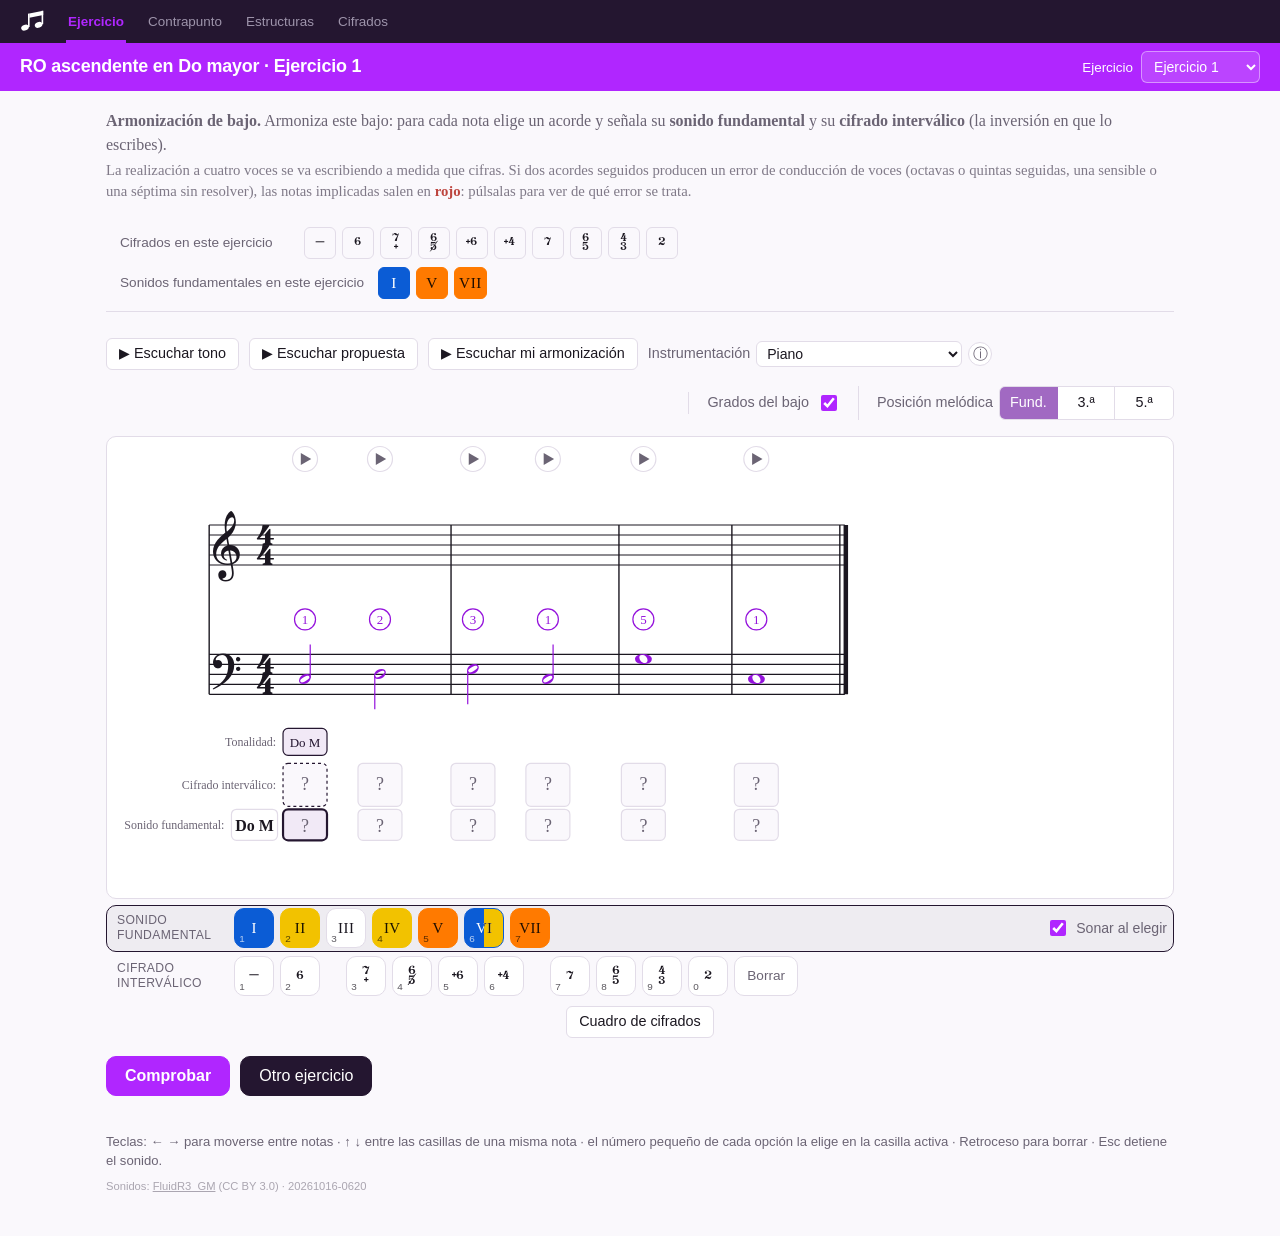
==== commit 26ad7e16: "Contrapunto - Mejora UI fichas retardos" ====
--- a/analisis.html
+++ b/analisis.html
@@ -14,7 +14,7 @@
   <meta property="og:title" content="Práctica armónica · Análisis armónico">
   <meta property="og:description" content="Analiza la armonización a cuatro voces: el grado y el cifrado de cada acorde.">
   <meta property="og:type" content="website">
-  <link rel="stylesheet" href="css/estilo.css?v=20261015-2031">
+  <link rel="stylesheet" href="css/estilo.css?v=20261016-0620">
   <script>
     /* El ejercicio viaja en la parte de la dirección posterior a la almohadilla; se conserva
        tal cual al pasar a index.html. replace() no deja rastro en el historial: el botón
--- a/css/estilo.css
+++ b/css/estilo.css
@@ -2011,6 +2011,8 @@
 svg.reja .nota-reja.mal text { fill: var(--mal); }
 svg.reja .nota-reja.mal .plica, svg.reja .nota-reja.mal .linea { stroke: var(--mal); }
 svg.reja .reja-intervalo { font-size: 15px; font-weight: 600; fill: var(--tinta-suave); }
+/* Los rótulos de la solución: «nota retardada» y «nota real» sobre sus notas (Diego, 16/10). */
+svg.reja .reja-etiqueta { font-size: 13px; fill: var(--tinta-suave); }
 /* LA CASILLA EN LA QUE ESTÁ EL ALUMNO: un fondo por DEBAJO de la música. La nota que él
    escribe sigue siendo tinta negra, como en el papel, y nada la tapa. */
 svg.reja .casilla-fondo { fill: var(--acento-suave); }
@@ -2050,7 +2052,11 @@
 .mandos-nota button:disabled { opacity: .45; cursor: default; }
 .mandos-nota button.activo { background: var(--acento); color: #fff; border-color: var(--acento); }
 #pista-barra { font-size: .88rem; margin: 2px 0 0; }
-.mensajes-cp { margin: 14px 0 0; padding-left: 20px; }
+/* Quién es quién: un renglón de orientación, no un error, así que va en tinta normal y
+   encima de la lista de reglas incumplidas (Diego, 16/10/2026). */
+.papeles-cp { margin: 14px 0 0; }
+.papeles-cp b { font-weight: 600; }
+.mensajes-cp { margin: 8px 0 0; padding-left: 20px; }
 .mensajes-cp li { margin-bottom: 5px; }
 .mensajes-cp.bien { list-style: none; padding-left: 0; color: var(--bien); font-weight: 600; }
 .mensajes-cp.bien li::before { content: '✓ '; }
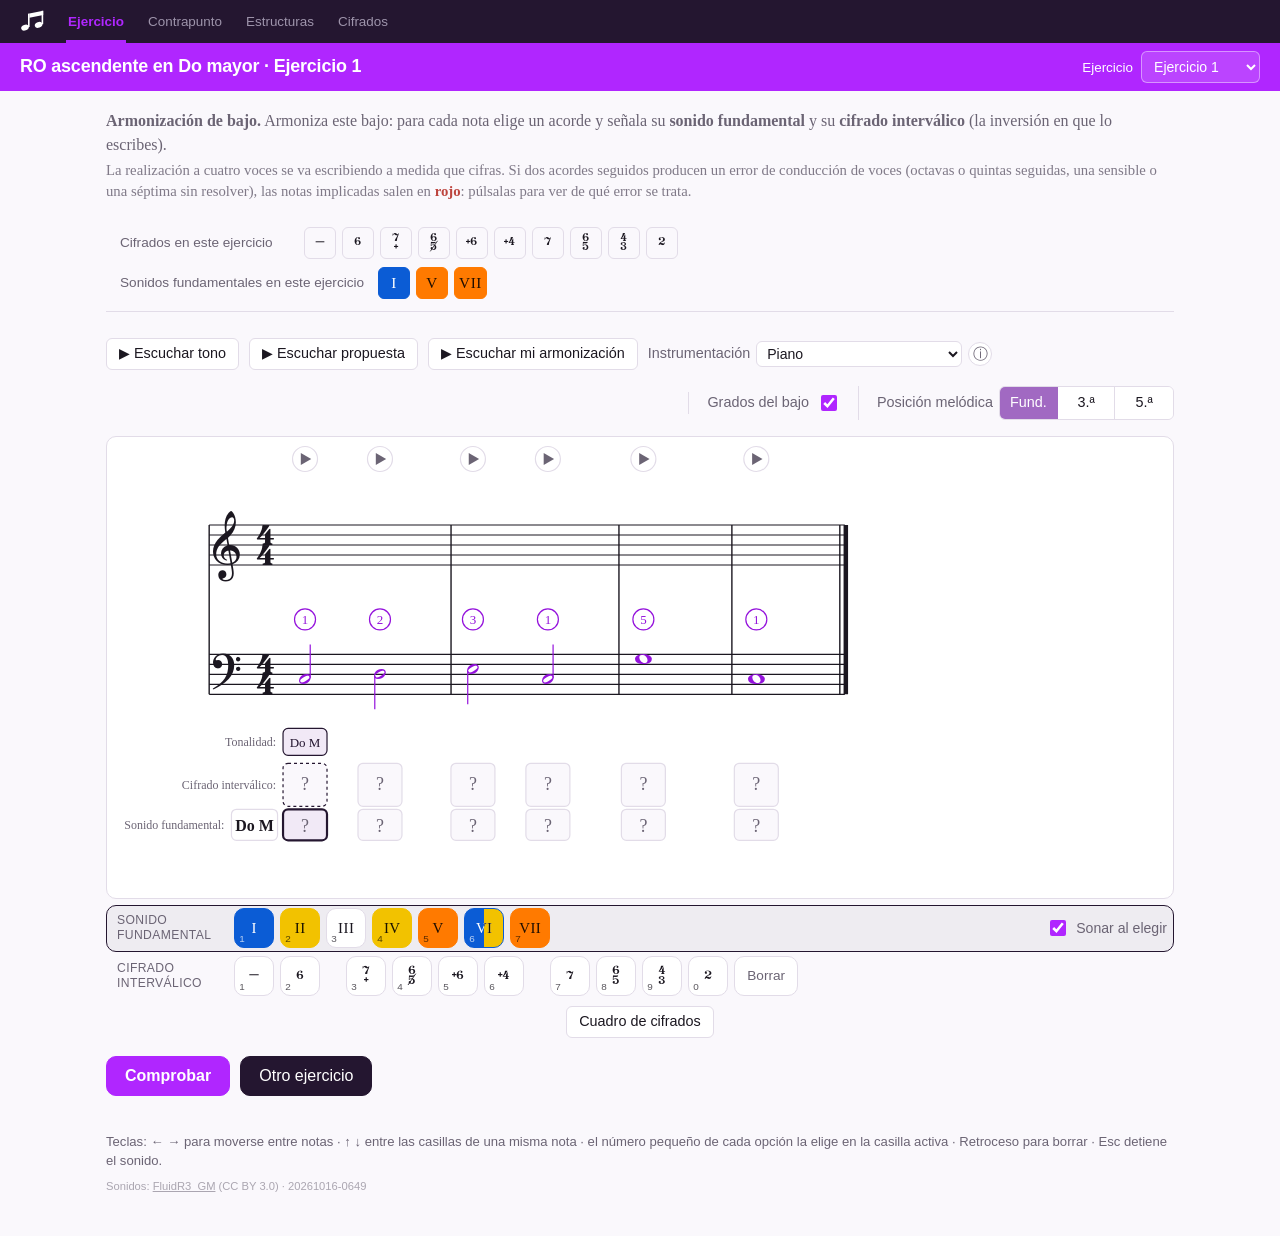
==== commit ae12b26c: "Contrapunto - Explicación de la realización" ====
--- a/analisis.html
+++ b/analisis.html
@@ -14,7 +14,7 @@
   <meta property="og:title" content="Práctica armónica · Análisis armónico">
   <meta property="og:description" content="Analiza la armonización a cuatro voces: el grado y el cifrado de cada acorde.">
   <meta property="og:type" content="website">
-  <link rel="stylesheet" href="css/estilo.css?v=20261016-0620">
+  <link rel="stylesheet" href="css/estilo.css?v=20261016-0649">
   <script>
     /* El ejercicio viaja en la parte de la dirección posterior a la almohadilla; se conserva
        tal cual al pasar a index.html. replace() no deja rastro en el historial: el botón
--- a/css/estilo.css
+++ b/css/estilo.css
@@ -2013,6 +2013,10 @@
 svg.reja .reja-intervalo { font-size: 15px; font-weight: 600; fill: var(--tinta-suave); }
 /* Los rótulos de la solución: «nota retardada» y «nota real» sobre sus notas (Diego, 16/10). */
 svg.reja .reja-etiqueta { font-size: 13px; fill: var(--tinta-suave); }
+/* La flecha del movimiento del retardo: fina y en tinta suave, para que se lea como una
+   anotación sobre la música y no se confunda con una ligadura (Diego, 16/10). */
+svg.reja .reja-flecha .flecha-linea { fill: none; stroke: var(--tinta-suave); stroke-width: 1.3; }
+svg.reja .reja-flecha .flecha-punta { fill: var(--tinta-suave); stroke: none; }
 /* LA CASILLA EN LA QUE ESTÁ EL ALUMNO: un fondo por DEBAJO de la música. La nota que él
    escribe sigue siendo tinta negra, como en el papel, y nada la tapa. */
 svg.reja .casilla-fondo { fill: var(--acento-suave); }
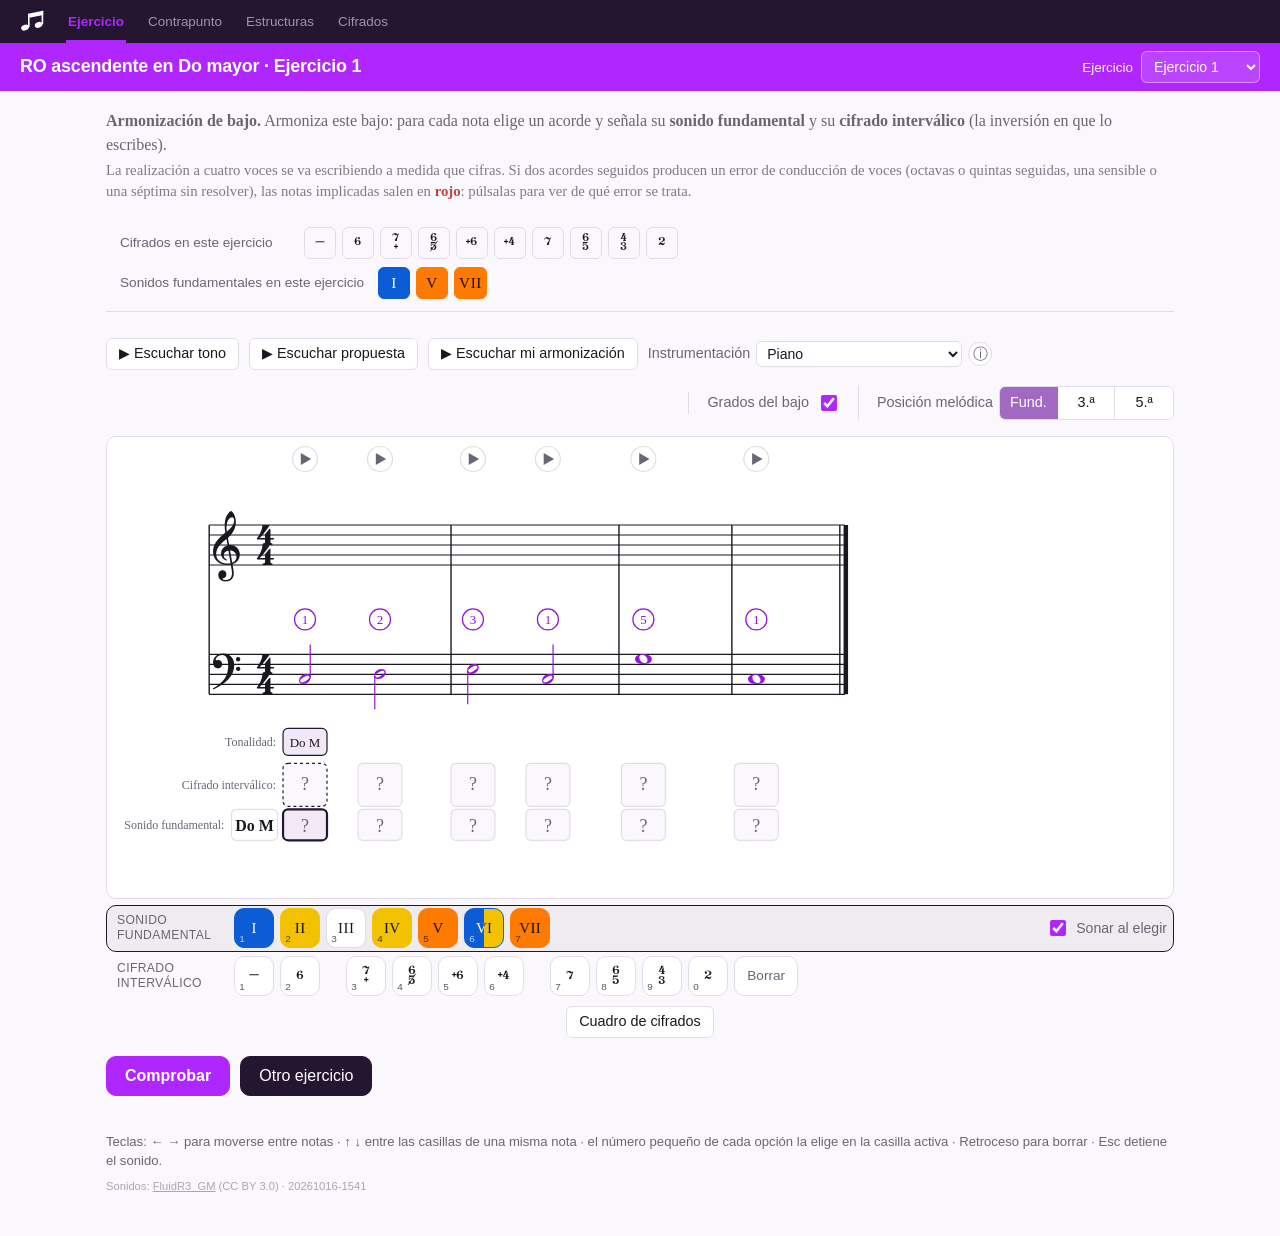
==== commit 5e9176ea: "Anotaciones en clase" ====
--- a/analisis.html
+++ b/analisis.html
@@ -14,7 +14,7 @@
   <meta property="og:title" content="Práctica armónica · Análisis armónico">
   <meta property="og:description" content="Analiza la armonización a cuatro voces: el grado y el cifrado de cada acorde.">
   <meta property="og:type" content="website">
-  <link rel="stylesheet" href="css/estilo.css?v=20261016-0649">
+  <link rel="stylesheet" href="css/estilo.css?v=20261016-1541">
   <script>
     /* El ejercicio viaja en la parte de la dirección posterior a la almohadilla; se conserva
        tal cual al pasar a index.html. replace() no deja rastro en el historial: el botón
--- a/css/estilo.css
+++ b/css/estilo.css
@@ -2013,10 +2013,13 @@
 svg.reja .reja-intervalo { font-size: 15px; font-weight: 600; fill: var(--tinta-suave); }
 /* Los rótulos de la solución: «nota retardada» y «nota real» sobre sus notas (Diego, 16/10). */
 svg.reja .reja-etiqueta { font-size: 13px; fill: var(--tinta-suave); }
-/* La flecha del movimiento del retardo: fina y en tinta suave, para que se lea como una
-   anotación sobre la música y no se confunda con una ligadura (Diego, 16/10). */
-svg.reja .reja-flecha .flecha-linea { fill: none; stroke: var(--tinta-suave); stroke-width: 1.3; }
-svg.reja .reja-flecha .flecha-punta { fill: var(--tinta-suave); stroke: none; }
+svg.reja .reja-apunte { font-size: 11px; font-style: italic; }
+/* La flecha del movimiento del retardo: en el morado de la marca y con la punta llena,
+   para que se vea de un golpe y no se confunda con una ligadura (Diego, 16/10). */
+svg.reja .reja-flecha .flecha-linea {
+  fill: none; stroke: var(--marca); stroke-width: 1.6; stroke-linecap: round;
+}
+svg.reja .reja-flecha .flecha-punta { fill: var(--marca); stroke: none; }
 /* LA CASILLA EN LA QUE ESTÁ EL ALUMNO: un fondo por DEBAJO de la música. La nota que él
    escribe sigue siendo tinta negra, como en el papel, y nada la tapa. */
 svg.reja .casilla-fondo { fill: var(--acento-suave); }
@@ -2064,5 +2067,10 @@
 .mensajes-cp li { margin-bottom: 5px; }
 .mensajes-cp.bien { list-style: none; padding-left: 0; color: var(--bien); font-weight: 600; }
 .mensajes-cp.bien li::before { content: '✓ '; }
+/* Los dos porqués del acierto van colgando de la misma línea verde, con su viñeta y sin
+   negrita: lo que se mira es el nombre de las notas (Diego, 16/10). */
+.mensajes-cp.bien .porques { list-style: disc; padding-left: 22px; margin: 3px 0 0; font-weight: normal; }
+.mensajes-cp.bien .porques li::before { content: ''; }
+.mensajes-cp .intentos { font-weight: normal; color: var(--tinta-suave); }
 svg.reja .hueco.activa { stroke: var(--acento); stroke-width: 3.4; }
 svg.reja .hueco.mal { stroke: var(--mal); stroke-width: 3.4; }
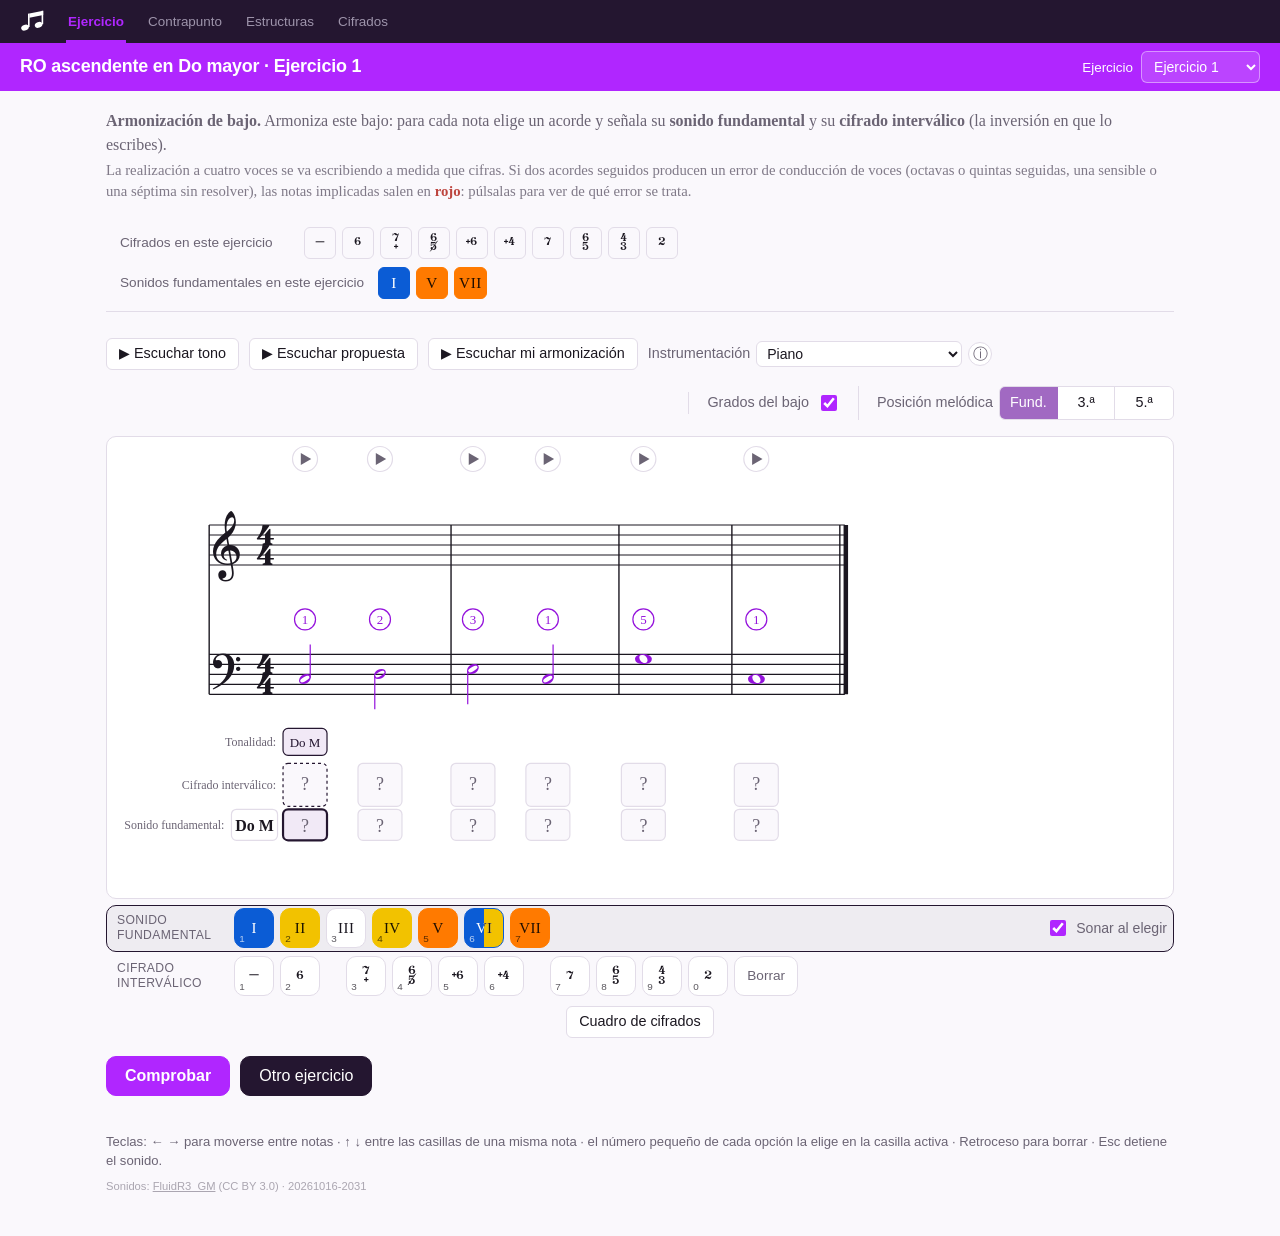
==== commit 3cce321b: "Contrapunto, ejercicios iniciales retardos" ====
--- a/analisis.html
+++ b/analisis.html
@@ -14,7 +14,7 @@
   <meta property="og:title" content="Práctica armónica · Análisis armónico">
   <meta property="og:description" content="Analiza la armonización a cuatro voces: el grado y el cifrado de cada acorde.">
   <meta property="og:type" content="website">
-  <link rel="stylesheet" href="css/estilo.css?v=20261016-1541">
+  <link rel="stylesheet" href="css/estilo.css?v=20261016-2031">
   <script>
     /* El ejercicio viaja en la parte de la dirección posterior a la almohadilla; se conserva
        tal cual al pasar a index.html. replace() no deja rastro en el historial: el botón
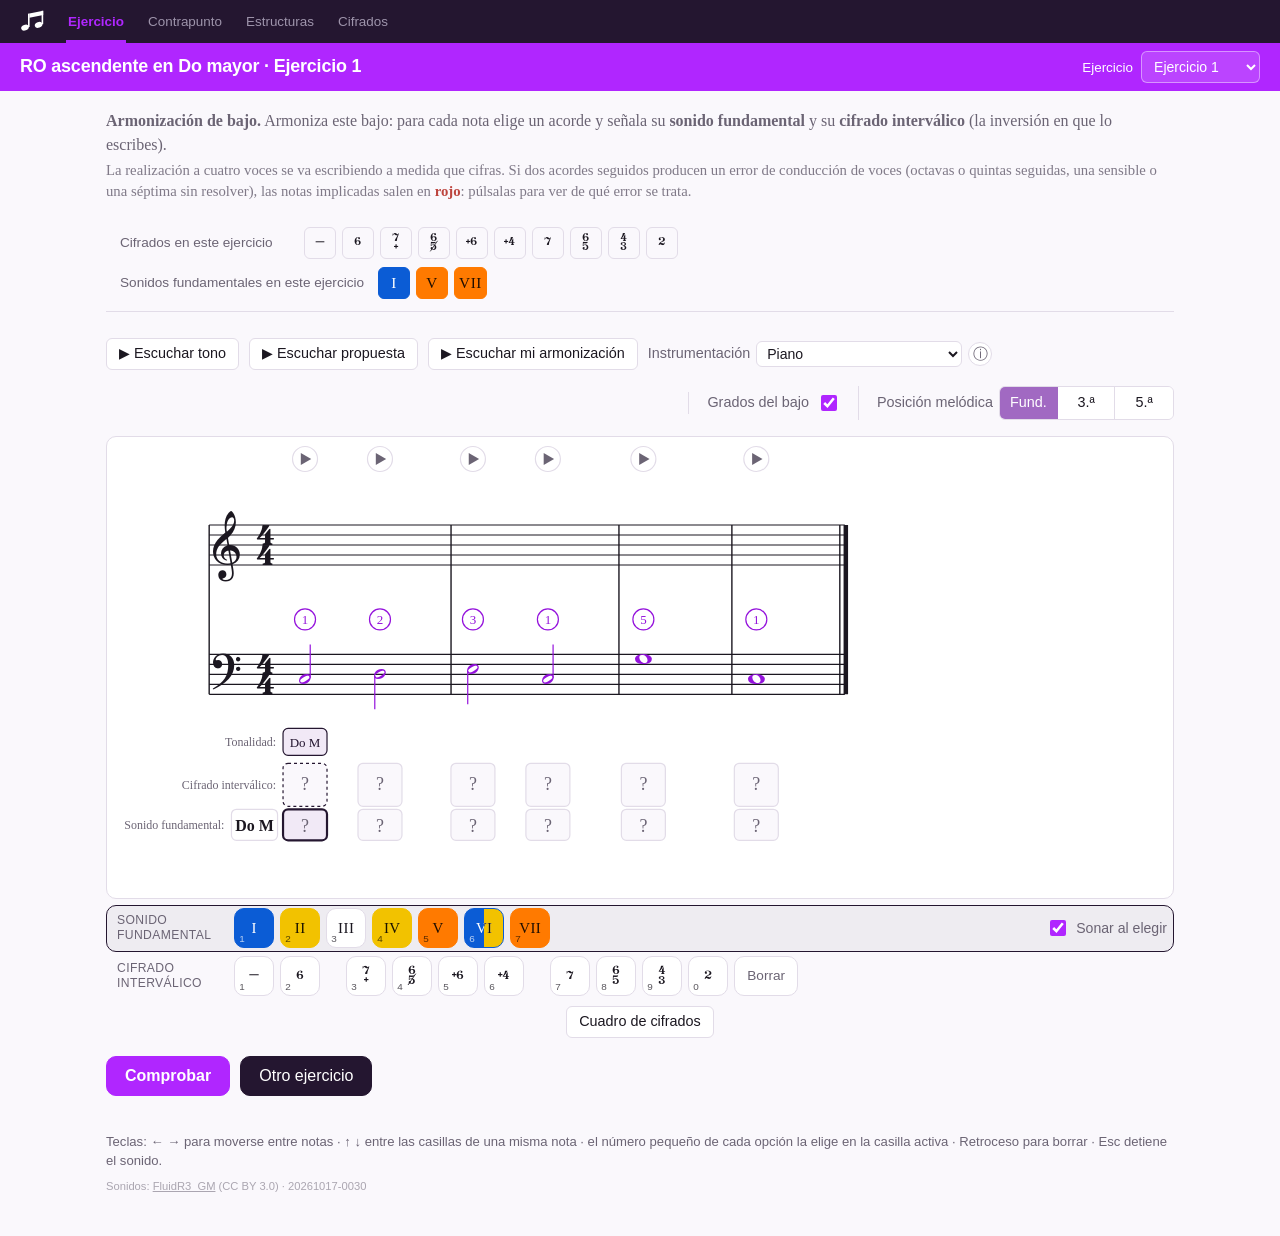
==== commit 2397e53c: "Actualización" ====
--- a/analisis.html
+++ b/analisis.html
@@ -14,7 +14,7 @@
   <meta property="og:title" content="Práctica armónica · Análisis armónico">
   <meta property="og:description" content="Analiza la armonización a cuatro voces: el grado y el cifrado de cada acorde.">
   <meta property="og:type" content="website">
-  <link rel="stylesheet" href="css/estilo.css?v=20261016-2031">
+  <link rel="stylesheet" href="css/estilo.css?v=20261017-0030">
   <script>
     /* El ejercicio viaja en la parte de la dirección posterior a la almohadilla; se conserva
        tal cual al pasar a index.html. replace() no deja rastro en el historial: el botón
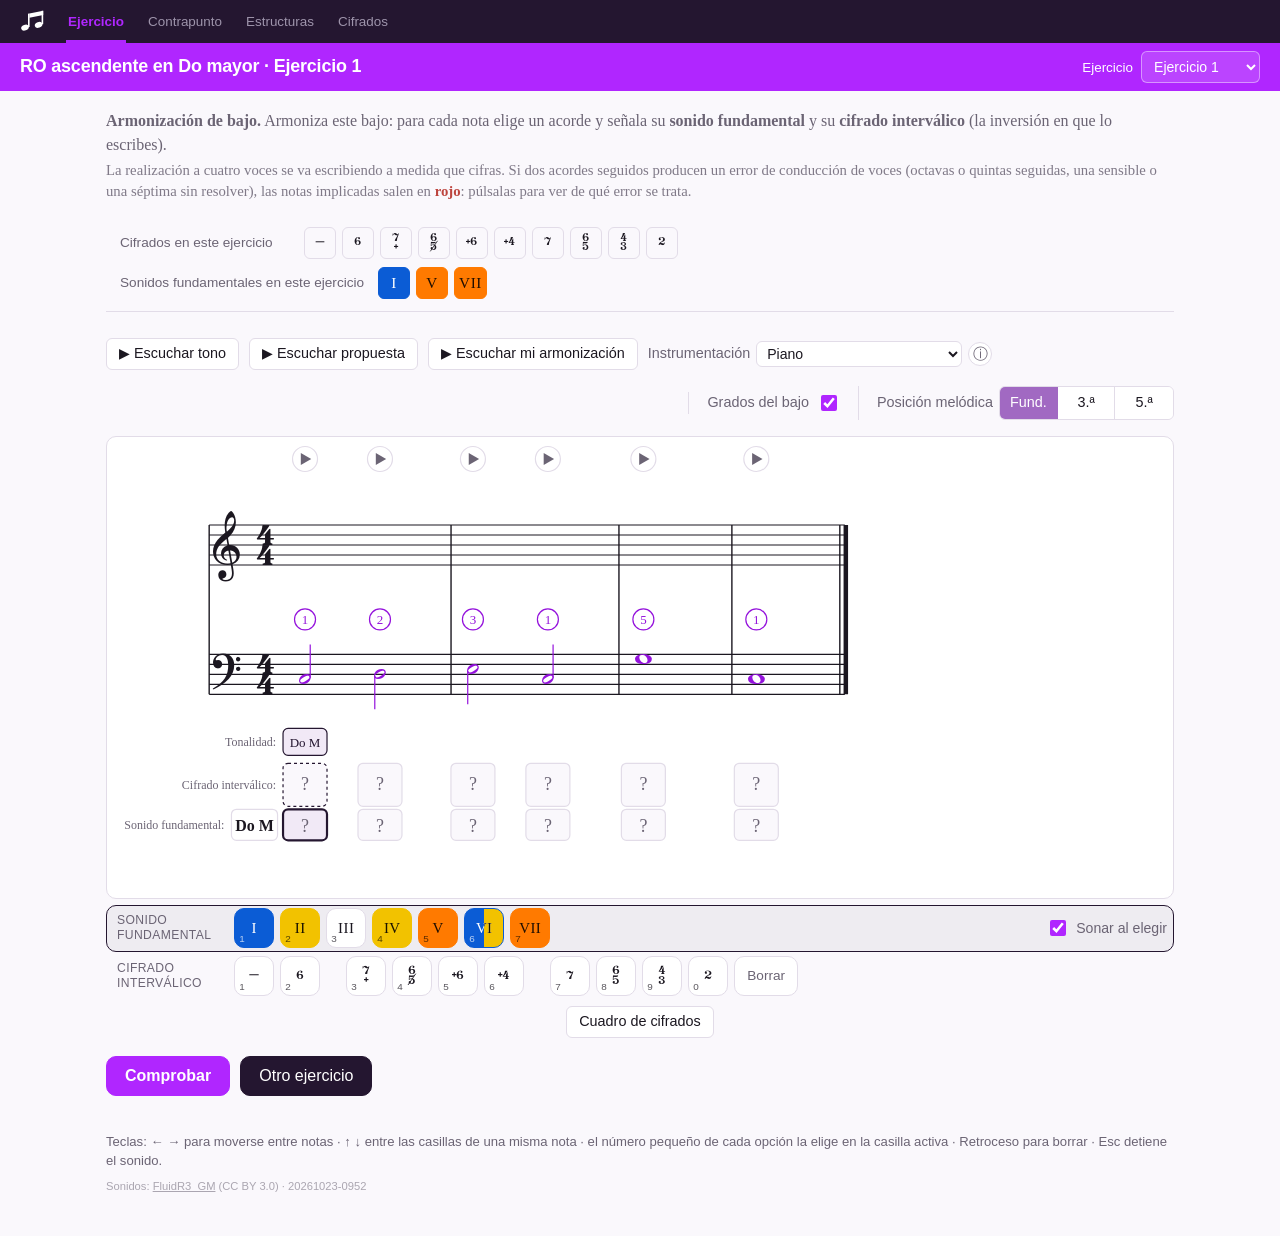
==== commit 99d0f9a5: "Posiciones melódicas azar análisis y audición" ====
--- a/analisis.html
+++ b/analisis.html
@@ -9,12 +9,12 @@
        viaja al servidor, así que la etiqueta no puede salir de ella: hace falta una
        dirección distinta por tipo de ejercicio (decisión 58).
        Al abrirla, el navegador pasa a index.html conservando el ejercicio. -->
-  <title>Práctica armónica · Análisis armónico</title>
+  <title>Análisis armónico</title>
   <meta name="description" content="Analiza la armonización a cuatro voces: el grado y el cifrado de cada acorde.">
-  <meta property="og:title" content="Práctica armónica · Análisis armónico">
+  <meta property="og:title" content="Análisis armónico">
   <meta property="og:description" content="Analiza la armonización a cuatro voces: el grado y el cifrado de cada acorde.">
   <meta property="og:type" content="website">
-  <link rel="stylesheet" href="css/estilo.css?v=20261017-0030">
+  <link rel="stylesheet" href="css/estilo.css?v=20261023-0952">
   <script>
     /* El ejercicio viaja en la parte de la dirección posterior a la almohadilla; se conserva
        tal cual al pasar a index.html. replace() no deja rastro en el historial: el botón
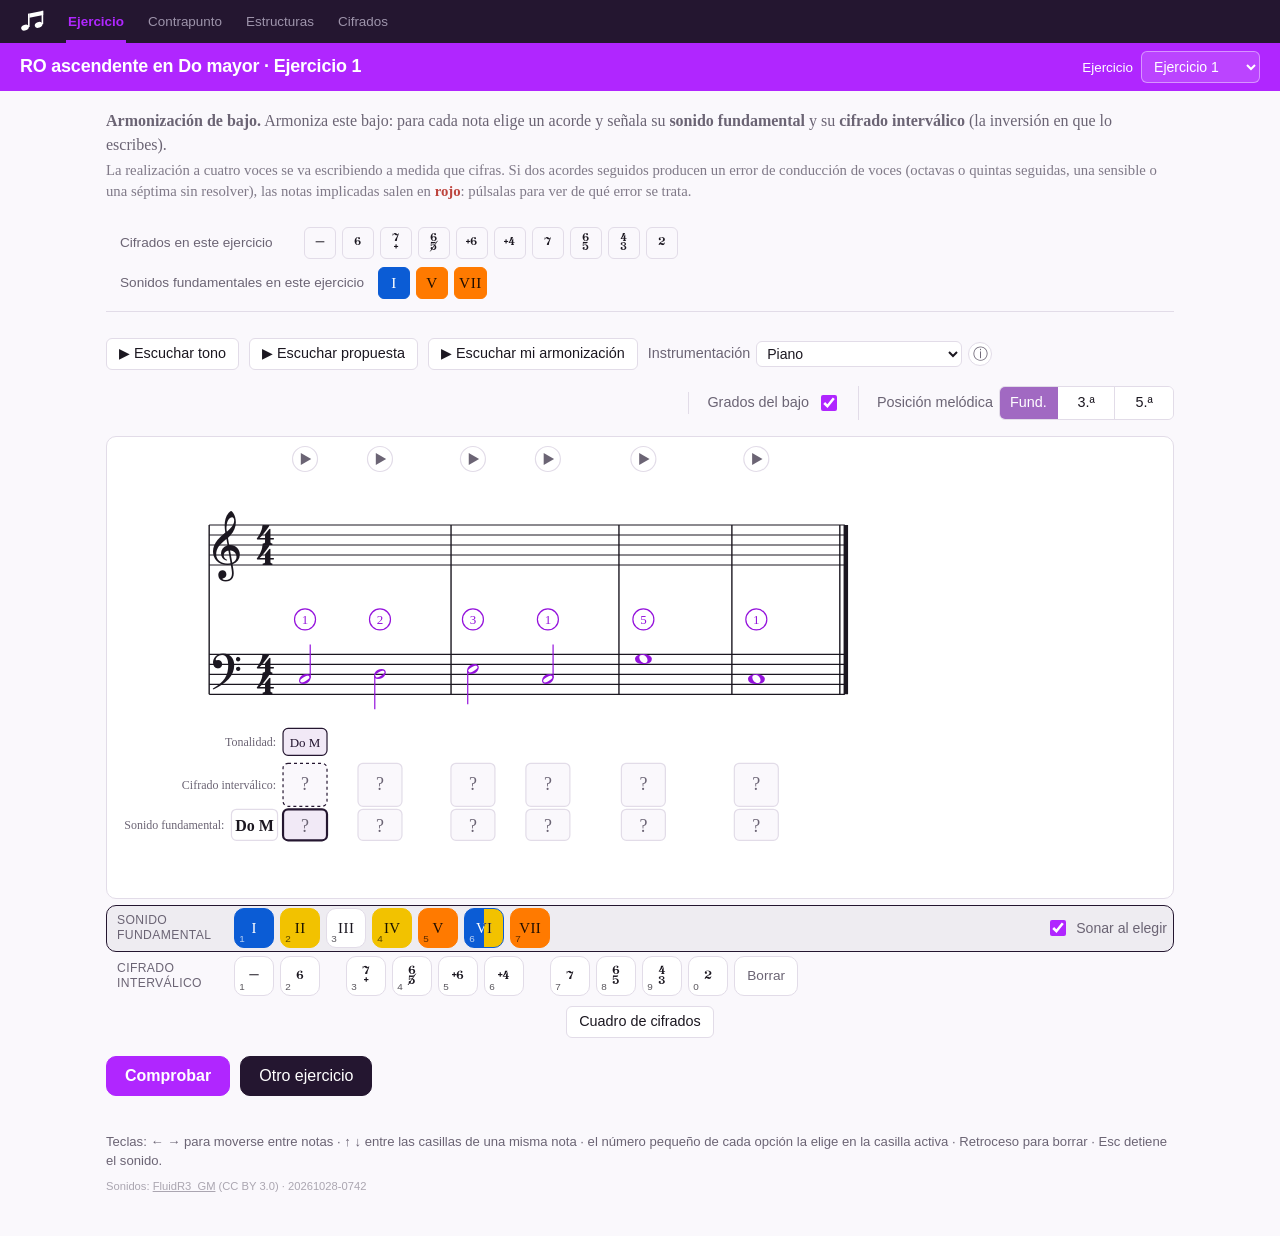
==== commit d0f88072: "Banco actualizado" ====
--- a/analisis.html
+++ b/analisis.html
@@ -14,7 +14,7 @@
   <meta property="og:title" content="Análisis armónico">
   <meta property="og:description" content="Analiza la armonización a cuatro voces: el grado y el cifrado de cada acorde.">
   <meta property="og:type" content="website">
-  <link rel="stylesheet" href="css/estilo.css?v=20261023-0952">
+  <link rel="stylesheet" href="css/estilo.css?v=20261028-0742">
   <script>
     /* El ejercicio viaja en la parte de la dirección posterior a la almohadilla; se conserva
        tal cual al pasar a index.html. replace() no deja rastro en el historial: el botón
